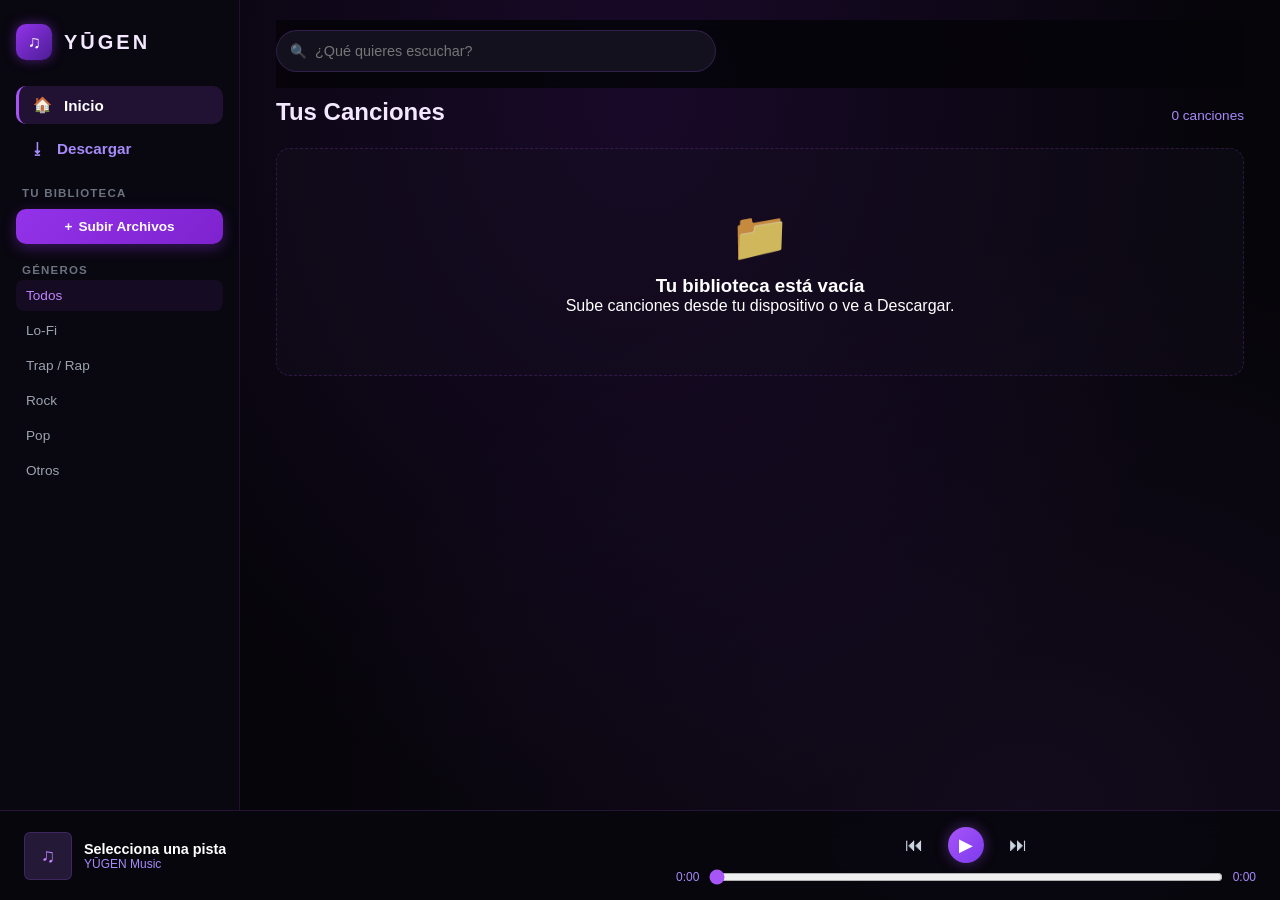
==== index.html @ 6fd387dd "Add files via upload" ====
<!DOCTYPE html>
<html lang="es">
<head>
  <meta charset="UTF-8">
  <meta name="viewport" content="width=device-width, initial-scale=1.0">
  <link rel="stylesheet" href="style.css">
  <title>YŪGEN · Inicio</title>
</head>
<body>

  <!-- Fondo oscuro al abrir el menú en celular -->
  <div class="menu-overlay" id="menuOverlay"></div>

  <div class="app-layout">
    <!-- BARRA LATERAL IZQUIERDA (Desplegable en móvil) -->
    <aside class="sidebar" id="sidebar">
      <div class="sidebar-header">
        <div class="sidebar-brand">
          <div class="brand-badge">♫</div>
          <span class="brand-name">YŪGEN</span>
        </div>
        <!-- Botón cerrar solo visible en celular -->
        <button type="button" class="btn-close-menu" id="btnCloseMenu">✕</button>
      </div>

      <nav class="sidebar-nav">
        <a href="index.html" class="nav-item active">
          <span class="nav-icon">🏠</span>
          <span>Inicio</span>
        </a>
        <a href="carga.html" class="nav-item">
          <span class="nav-icon">⭳</span>
          <span>Descargar</span>
        </a>
      </nav>

      <div class="sidebar-section">
        <p class="sidebar-subtitle">TU BIBLIOTECA</p>
        <input type="file" id="audioPicker" accept="audio/*" multiple style="display: none;" />
        <button type="button" id="btnUpload" class="btn-sidebar-add">
          <span>+</span> Subir Archivos
        </button>
      </div>

      <div class="sidebar-genres">
        <p class="sidebar-subtitle">GÉNEROS</p>
        <button type="button" class="genre-link active" data-genre="Todos">Todos</button>
        <button type="button" class="genre-link" data-genre="Lo-Fi">Lo-Fi</button>
        <button type="button" class="genre-link" data-genre="Trap / Rap">Trap / Rap</button>
        <button type="button" class="genre-link" data-genre="Rock">Rock</button>
        <button type="button" class="genre-link" data-genre="Pop">Pop</button>
        <button type="button" class="genre-link" data-genre="Otros">Otros</button>
      </div>
    </aside>

    <!-- CONTENIDO PRINCIPAL -->
    <main class="main-content">
      <!-- Barra superior con botón hamburguesa y buscador -->
      <header class="top-nav">
        <button type="button" class="btn-menu-toggle" id="btnMenuToggle" aria-label="Abrir Menú">
          ☰
        </button>

        <div class="search-wrapper">
          <span class="search-icon">🔍</span>
          <input type="text" id="localSearchInput" placeholder="¿Qué quieres escuchar?" />
        </div>
      </header>

      <section class="shelf-section">
        <div class="shelf-header">
          <h2 id="sectionTitle">Tus Canciones</h2>
          <span id="trackCount" class="shelf-count">0 canciones</span>
        </div>

        <div id="emptyState" class="empty-shelf" style="display: none;">
          <div class="empty-icon">📁</div>
          <h3>Tu biblioteca está vacía</h3>
          <p>Sube canciones desde tu dispositivo o ve a Descargar.</p>
        </div>

        <div id="songsGrid" class="cards-grid"></div>
      </section>
    </main>
  </div>

  <!-- REPRODUCTOR FIJO INFERIOR -->
  <footer class="bottom-player">
    <div class="current-track-info">
      <div class="mini-cover" id="playerMiniCover">♫</div>
      <div class="track-meta-box">
        <p id="nowPlayingTitle" class="now-title">Selecciona una pista</p>
        <p id="nowPlayingMeta" class="now-sub">YŪGEN Music</p>
      </div>
    </div>

    <div class="player-center">
      <div class="controls">
        <button type="button" class="btn-ctrl" id="prevBtn">⏮</button>
        <button type="button" class="btn-ctrl play" id="playPauseBtn">▶</button>
        <button type="button" class="btn-ctrl" id="nextBtn">⏭</button>
      </div>

      <div class="progress-container">
        <span id="currentTime">0:00</span>
        <input type="range" id="progressBar" min="0" max="100" value="0" />
        <span id="totalDuration">0:00</span>
      </div>
    </div>
  </footer>

  <script src="app.js"></script>
</body>
</html>
---- style.css ----
/* ==========================================
   1. RESET Y BASE
   ========================================== */
* {
  margin: 0;
  padding: 0;
  box-sizing: border-box;
  font-family: 'Segoe UI', -apple-system, BlinkMacSystemFont, Roboto, sans-serif;
  -webkit-tap-highlight-color: transparent;
}

body {
  background-color: #06050a;
  background-image: 
    radial-gradient(ellipse at 50% 10%, rgba(126, 34, 206, 0.16) 0%, transparent 65%),
    radial-gradient(ellipse at 80% 90%, rgba(168, 85, 247, 0.08) 0%, transparent 50%);
  color: #ffffff;
  min-height: 100vh;
  overflow-x: hidden;
}

/* ==========================================
   2. ESTRUCTURA PRINCIPAL (SIDEBAR + MAIN)
   ========================================== */
.app-layout {
  display: flex;
  min-height: calc(100vh - 90px);
}

/* Overlay de oscurecimiento para móvil */
.menu-overlay {
  display: none;
  position: fixed;
  inset: 0;
  background: rgba(0, 0, 0, 0.75);
  backdrop-filter: blur(4px);
  z-index: 140;
}

.menu-overlay.active {
  display: block;
}

/* ==========================================
   3. BARRA LATERAL (SIDEBAR)
   ========================================== */
.sidebar {
  width: 240px;
  background: #090710;
  border-right: 1px solid rgba(168, 85, 247, 0.15);
  display: flex;
  flex-direction: column;
  padding: 24px 16px;
  gap: 20px;
  position: fixed;
  top: 0;
  bottom: 90px;
  left: 0;
  z-index: 100;
  transition: transform 0.3s cubic-bezier(0.16, 1, 0.3, 1);
}

.sidebar-header {
  display: flex;
  align-items: center;
  justify-content: space-between;
  padding-bottom: 6px;
}

.sidebar-brand {
  display: flex;
  align-items: center;
  gap: 12px;
}

.brand-badge {
  width: 36px;
  height: 36px;
  border-radius: 10px;
  background: linear-gradient(135deg, #9333ea, #4c1d95);
  display: flex;
  align-items: center;
  justify-content: center;
  font-size: 1.1rem;
  box-shadow: 0 0 12px rgba(147, 51, 234, 0.5);
}

.brand-name {
  font-size: 1.25rem;
  font-weight: 800;
  letter-spacing: 3px;
  color: #f3e8ff;
}

.btn-close-menu {
  display: none;
  background: transparent;
  border: none;
  color: #9ca3af;
  font-size: 1.4rem;
  cursor: pointer;
  padding: 4px;
}

.btn-close-menu:hover {
  color: #ffffff;
}

.sidebar-nav {
  display: flex;
  flex-direction: column;
  gap: 6px;
}

.nav-item {
  display: flex;
  align-items: center;
  gap: 12px;
  color: #a78bfa;
  text-decoration: none;
  font-size: 0.95rem;
  font-weight: 600;
  padding: 10px 14px;
  border-radius: 10px;
  transition: all 0.2s;
}

.nav-item:hover, .nav-item.active {
  background: rgba(168, 85, 247, 0.15);
  color: #ffffff;
}

.nav-item.active {
  border-left: 3px solid #a855f7;
}

.sidebar-section {
  display: flex;
  flex-direction: column;
  gap: 10px;
}

.sidebar-subtitle {
  font-size: 0.72rem;
  color: #6b7280;
  font-weight: 700;
  letter-spacing: 1.2px;
  padding-left: 6px;
}

.btn-sidebar-add {
  width: 100%;
  background: linear-gradient(135deg, #9333ea 0%, #7e22ce 100%);
  color: #ffffff;
  border: none;
  padding: 10px 14px;
  border-radius: 10px;
  font-size: 0.85rem;
  font-weight: 600;
  cursor: pointer;
  display: flex;
  align-items: center;
  justify-content: center;
  gap: 6px;
  box-shadow: 0 4px 14px rgba(147, 51, 234, 0.35);
  transition: filter 0.2s;
}

.btn-sidebar-add:hover {
  filter: brightness(1.15);
}

.sidebar-genres {
  display: flex;
  flex-direction: column;
  gap: 4px;
  overflow-y: auto;
}

.genre-link {
  background: transparent;
  border: none;
  color: #9ca3af;
  text-align: left;
  padding: 8px 10px;
  border-radius: 8px;
  font-size: 0.85rem;
  cursor: pointer;
  transition: all 0.2s;
}

.genre-link:hover, .genre-link.active {
  color: #c084fc;
  background: rgba(168, 85, 247, 0.08);
}

/* ==========================================
   4. CONTENIDO PRINCIPAL Y BUSCADOR LOCAL
   ========================================== */
.main-content {
  margin-left: 240px;
  flex: 1;
  padding: 20px 36px 120px 36px;
}

.top-nav {
  position: sticky;
  top: 0;
  background: rgba(6, 5, 10, 0.92);
  backdrop-filter: blur(12px);
  padding: 10px 0 16px 0;
  z-index: 40;
  display: flex;
  align-items: center;
  gap: 12px;
}

.btn-menu-toggle {
  display: none;
  background: transparent;
  border: none;
  color: #f3e8ff;
  font-size: 1.6rem;
  cursor: pointer;
  padding: 4px 8px;
  border-radius: 8px;
}

.search-wrapper {
  position: relative;
  max-width: 440px;
  flex: 1;
}

.search-icon {
  position: absolute;
  left: 14px;
  top: 50%;
  transform: translateY(-50%);
  font-size: 0.85rem;
  opacity: 0.6;
}

.search-wrapper input {
  width: 100%;
  height: 42px;
  padding: 0 16px 0 38px;
  background: #14111f;
  border: 1px solid rgba(168, 85, 247, 0.2);
  border-radius: 24px;
  color: #ffffff;
  font-size: 0.9rem;
  outline: none;
  transition: all 0.2s;
}

.search-wrapper input:focus {
  border-color: #a855f7;
  box-shadow: 0 0 14px rgba(168, 85, 247, 0.35);
}

/* ==========================================
   5. CUADRÍCULA ESTILO SPOTIFY (CARDS GRID)
   ========================================== */
.shelf-section {
  margin-top: 10px;
}

.shelf-header {
  display: flex;
  justify-content: space-between;
  align-items: baseline;
  margin-bottom: 22px;
}

.shelf-header h2 {
  font-size: 1.5rem;
  font-weight: 700;
  color: #f3e8ff;
}

.shelf-count {
  font-size: 0.85rem;
  color: #a78bfa;
}

.cards-grid {
  display: grid;
  grid-template-columns: repeat(auto-fill, minmax(170px, 1fr));
  gap: 20px;
}

.music-card {
  background: #120e1c;
  border: 1px solid rgba(168, 85, 247, 0.12);
  border-radius: 12px;
  padding: 14px;
  cursor: pointer;
  transition: all 0.3s cubic-bezier(0.16, 1, 0.3, 1);
  position: relative;
  display: flex;
  flex-direction: column;
}

.music-card:hover {
  background: #1c152c;
  transform: translateY(-6px);
  border-color: rgba(168, 85, 247, 0.35);
  box-shadow: 0 12px 24px rgba(0, 0, 0, 0.6);
}

.music-card.active {
  border-color: #a855f7;
  background: #231938;
}

.card-artwork {
  width: 100%;
  aspect-ratio: 1 / 1;
  border-radius: 8px;
  overflow: hidden;
  background: linear-gradient(135deg, #2d184c 0%, #0d0a14 100%);
  display: flex;
  align-items: center;
  justify-content: center;
  font-size: 2.4rem;
  color: #c084fc;
  position: relative;
  margin-bottom: 12px;
}

.card-play-hover {
  position: absolute;
  bottom: 8px;
  right: 8px;
  width: 40px;
  height: 40px;
  border-radius: 50%;
  background: #a855f7;
  color: #ffffff;
  display: flex;
  align-items: center;
  justify-content: center;
  font-size: 1rem;
  box-shadow: 0 4px 12px rgba(0, 0, 0, 0.5);
  opacity: 0;
  transform: translateY(8px);
  transition: all 0.25s ease;
}

.music-card:hover .card-play-hover,
.music-card.active .card-play-hover {
  opacity: 1;
  transform: translateY(0);
}

.card-title {
  font-size: 0.92rem;
  font-weight: 700;
  color: #ffffff;
  white-space: nowrap;
  overflow: hidden;
  text-overflow: ellipsis;
}

.card-desc {
  font-size: 0.78rem;
  color: #9ca3af;
  margin-top: 4px;
  white-space: nowrap;
  overflow: hidden;
  text-overflow: ellipsis;
}

.empty-shelf {
  text-align: center;
  padding: 60px 20px;
  background: rgba(20, 16, 30, 0.4);
  border: 1px dashed rgba(168, 85, 247, 0.2);
  border-radius: 14px;
}

.empty-icon {
  font-size: 3rem;
  margin-bottom: 10px;
  opacity: 0.8;
}

/* ==========================================
   6. PÁGINA DE DESCARGA (download.html)
   ========================================= */
.dl-container {
  max-width: 760px;
  margin: 10px auto 0 auto;
}

.search-box-large {
  display: flex;
  gap: 10px;
  margin: 24px 0;
}

.search-box-large input {
  flex: 1;
  height: 48px;
  padding: 0 18px;
  background: #14111f;
  border: 1px solid rgba(168, 85, 247, 0.25);
  border-radius: 12px;
  color: #ffffff;
  font-size: 0.95rem;
  outline: none;
  transition: border-color 0.2s;
}

.search-box-large input:focus {
  border-color: #a855f7;
  box-shadow: 0 0 12px rgba(168, 85, 247, 0.35);
}

.search-box-large button {
  padding: 0 24px;
  background: linear-gradient(135deg, #9333ea 0%, #7e22ce 100%);
  border: none;
  border-radius: 12px;
  color: #ffffff;
  font-weight: 700;
  font-size: 0.9rem;
  cursor: pointer;
  box-shadow: 0 4px 14px rgba(147, 51, 234, 0.4);
  transition: filter 0.2s;
}

.search-box-large button:hover {
  filter: brightness(1.15);
}

.download-card {
  background: linear-gradient(145deg, #191328 0%, #0f0c18 100%);
  border: 1px solid rgba(168, 85, 247, 0.3);
  border-radius: 14px;
  padding: 20px;
  display: flex;
  justify-content: space-between;
  align-items: center;
  gap: 16px;
  margin-bottom: 30px;
  box-shadow: 0 10px 25px rgba(0, 0, 0, 0.5);
  animation: fadeIn 0.25s ease-out;
}

@keyframes fadeIn {
  from { opacity: 0; transform: translateY(-6px); }
  to { opacity: 1; transform: translateY(0); }
}

.dl-badge {
  font-size: 10px;
  font-weight: 700;
  color: #c084fc;
  background: rgba(192, 132, 252, 0.12);
  padding: 3px 8px;
  border-radius: 6px;
}

.dl-title {
  font-size: 1.05rem;
  font-weight: 700;
  color: #ffffff;
  margin: 6px 0 2px 0;
  max-width: 380px;
  white-space: nowrap;
  overflow: hidden;
  text-overflow: ellipsis;
}

.dl-status {
  font-size: 0.82rem;
  color: #a78bfa;
}

.dl-actions {
  display: flex;
  align-items: center;
  gap: 8px;
}

.btn-dl-main {
  background: linear-gradient(135deg, #a855f7 0%, #7c3aed 100%);
  border: none;
  color: #ffffff;
  padding: 10px 18px;
  border-radius: 10px;
  font-size: 0.85rem;
  font-weight: 700;
  cursor: pointer;
  box-shadow: 0 4px 12px rgba(124, 58, 237, 0.4);
  transition: all 0.2s;
}

.btn-dl-main:disabled {
  background: #231b34;
  color: #6b7280;
  box-shadow: none;
  cursor: not-allowed;
}

.btn-dl-secondary {
  background: rgba(168, 85, 247, 0.15);
  border: 1px solid rgba(168, 85, 247, 0.35);
  color: #e9d5ff;
  padding: 9px 14px;
  border-radius: 10px;
  font-size: 0.85rem;
  font-weight: 600;
  cursor: pointer;
  transition: all 0.2s;
}

.btn-dl-secondary:hover {
  background: #9333ea;
  color: #ffffff;
}

.btn-dl-close {
  background: transparent;
  border: none;
  color: #6b7280;
  font-size: 1.2rem;
  cursor: pointer;
  padding: 6px;
}

.btn-dl-close:hover {
  color: #ffffff;
}

.dl-instructions {
  display: grid;
  grid-template-columns: 1fr 1fr;
  gap: 16px;
  margin-top: 20px;
}

.info-box {
  display: flex;
  gap: 12px;
  background: rgba(20, 16, 30, 0.5);
  border: 1px solid rgba(168, 85, 247, 0.12);
  border-radius: 12px;
  padding: 16px;
}

.info-icon {
  font-size: 1.4rem;
}

.info-box h4 {
  font-size: 0.92rem;
  color: #f3e8ff;
  margin-bottom: 4px;
}

.info-box p {
  font-size: 0.8rem;
  color: #9ca3af;
  line-height: 1.4;
}

/* ==========================================
   7. REPRODUCTOR FIJO INFERIOR
   ========================================== */
.bottom-player {
  position: fixed;
  bottom: 0;
  left: 0;
  width: 100%;
  height: 90px;
  background: rgba(9, 7, 14, 0.96);
  backdrop-filter: blur(14px);
  border-top: 1px solid rgba(168, 85, 247, 0.18);
  display: flex;
  align-items: center;
  justify-content: space-between;
  padding: 0 24px;
  z-index: 120;
}

.current-track-info {
  display: flex;
  align-items: center;
  gap: 12px;
  width: 240px;
}

.mini-cover {
  width: 48px;
  height: 48px;
  border-radius: 6px;
  background: #241a38;
  display: flex;
  align-items: center;
  justify-content: center;
  color: #c084fc;
  font-size: 1.2rem;
  border: 1px solid rgba(168, 85, 247, 0.2);
}

.now-title {
  font-size: 0.9rem;
  font-weight: 700;
  color: #ffffff;
  white-space: nowrap;
  overflow: hidden;
  text-overflow: ellipsis;
  max-width: 170px;
}

.now-sub {
  font-size: 0.75rem;
  color: #a78bfa;
}

.player-center {
  flex: 1;
  max-width: 580px;
  display: flex;
  flex-direction: column;
  align-items: center;
  gap: 6px;
}

.controls {
  display: flex;
  align-items: center;
  gap: 16px;
}

.btn-ctrl {
  background: transparent;
  border: none;
  color: #cbd5e1;
  font-size: 1.15rem;
  cursor: pointer;
  width: 36px;
  height: 36px;
  display: flex;
  align-items: center;
  justify-content: center;
  border-radius: 50%;
  transition: all 0.2s;
}

.btn-ctrl:hover { color: #c084fc; }

.btn-ctrl.play {
  background: linear-gradient(135deg, #a855f7 0%, #7c3aed 100%);
  color: #ffffff;
  box-shadow: 0 0 14px rgba(168, 85, 247, 0.4);
}

.progress-container {
  width: 100%;
  display: flex;
  align-items: center;
  gap: 10px;
  font-size: 0.75rem;
  color: #a78bfa;
}

#progressBar {
  flex: 1;
  cursor: pointer;
  accent-color: #a855f7;
}

/* ==========================================
   8. ADAPTACIÓN MÓVIL (< 768px)
   ========================================== */
@media (max-width: 768px) {
  .app-layout {
    flex-direction: column;
  }

  /* SIDEBAR: Drawer Desplegable */
  .sidebar {
    position: fixed;
    top: 0;
    left: 0;
    bottom: 0;
    width: 280px;
    height: 100vh;
    background: #0d0a14;
    border-right: 1px solid rgba(168, 85, 247, 0.25);
    box-shadow: 10px 0 30px rgba(0, 0, 0, 0.8);
    z-index: 150;
    transform: translateX(-100%); /* Oculto por defecto */
  }

  .sidebar.open {
    transform: translateX(0); /* Desliza a la vista */
  }

  .btn-close-menu {
    display: block;
  }

  .btn-menu-toggle {
    display: flex;
    align-items: center;
    justify-content: center;
  }

  .main-content {
    margin-left: 0;
    padding: 16px 16px 130px 16px;
  }

  .search-wrapper {
    max-width: none;
  }

  .cards-grid {
    grid-template-columns: repeat(2, 1fr);
    gap: 14px;
  }

  .search-box-large {
    flex-direction: column;
  }

  .search-box-large button {
    height: 44px;
  }

  .download-card {
    flex-direction: column;
    align-items: flex-start;
  }

  .dl-actions {
    width: 100%;
    flex-wrap: wrap;
    justify-content: flex-start;
  }

  .dl-instructions {
    grid-template-columns: 1fr;
  }

  .bottom-player {
    height: 110px;
    flex-direction: column;
    justify-content: center;
    padding: 10px 16px;
    gap: 8px;
  }

  .current-track-info {
    width: 100%;
    justify-content: center;
  }

  .now-title { max-width: 100%; }
}
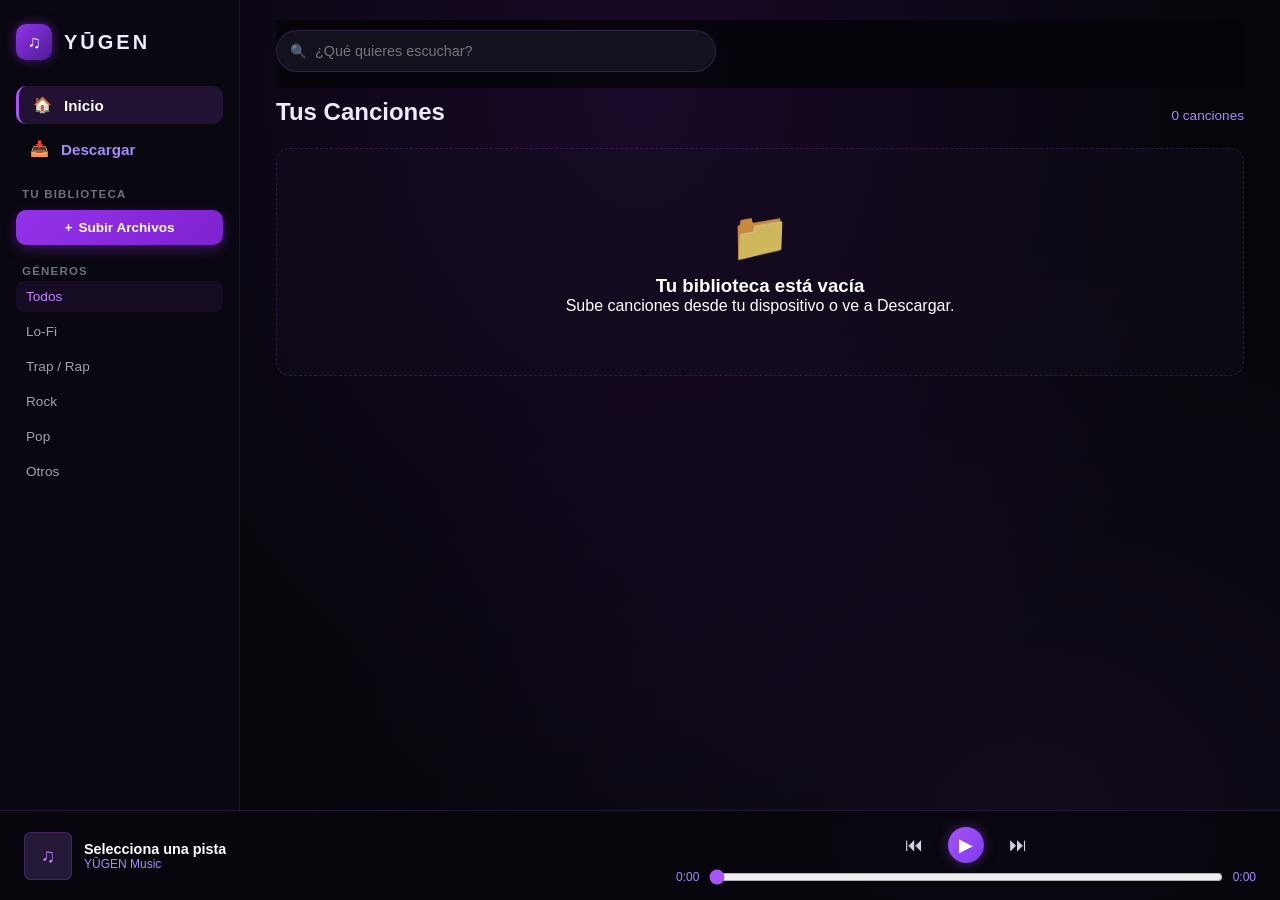
==== commit a78448ed: "Update index.html" ====
--- a/index.html
+++ b/index.html
@@ -29,7 +29,7 @@
           <span>Inicio</span>
         </a>
         <a href="carga.html" class="nav-item">
-          <span class="nav-icon">⭳</span>
+          <span class="nav-icon">📥</span>
           <span>Descargar</span>
         </a>
       </nav>
@@ -111,4 +111,4 @@
 
   <script src="app.js"></script>
 </body>
-</html>+</html>
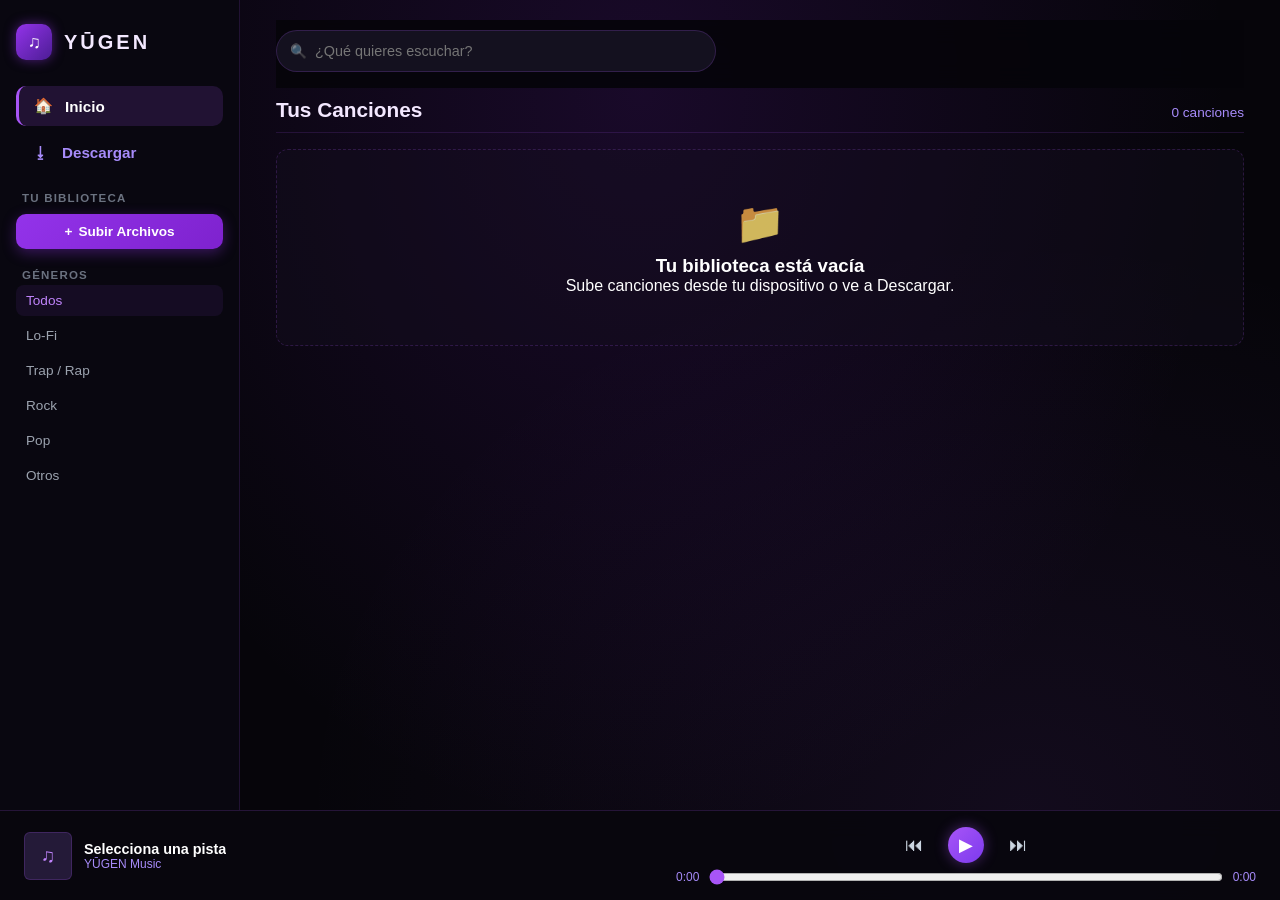
==== commit 84562a60: "Add files via upload" ====
--- a/index.html
+++ b/index.html
@@ -29,7 +29,7 @@
           <span>Inicio</span>
         </a>
         <a href="carga.html" class="nav-item">
-          <span class="nav-icon">📥</span>
+          <span class="nav-icon">⭳</span>
           <span>Descargar</span>
         </a>
       </nav>
@@ -111,4 +111,4 @@
 
   <script src="app.js"></script>
 </body>
-</html>
+</html>
--- a/style.css
+++ b/style.css
@@ -27,7 +27,7 @@
   min-height: calc(100vh - 90px);
 }
 
-/* Overlay de oscurecimiento para móvil */
+/* Fondo oscurecido para el menú en móviles */
 .menu-overlay {
   display: none;
   position: fixed;
@@ -125,6 +125,18 @@
   transition: all 0.2s;
 }
 
+.nav-icon {
+  display: inline-flex;
+  align-items: center;
+  justify-content: center;
+  width: 20px;
+  height: 20px;
+}
+
+.nav-icon svg {
+  display: block;
+}
+
 .nav-item:hover, .nav-item.active {
   background: rgba(168, 85, 247, 0.15);
   color: #ffffff;
@@ -260,7 +272,7 @@
 }
 
 /* ==========================================
-   5. CUADRÍCULA ESTILO SPOTIFY (CARDS GRID)
+   5. LISTA EN BARRITAS (ESTILO SPOTIFY LIST)
    ========================================== */
 .shelf-section {
   margin-top: 10px;
@@ -270,11 +282,13 @@
   display: flex;
   justify-content: space-between;
   align-items: baseline;
-  margin-bottom: 22px;
+  margin-bottom: 16px;
+  border-bottom: 1px solid rgba(168, 85, 247, 0.15);
+  padding-bottom: 10px;
 }
 
 .shelf-header h2 {
-  font-size: 1.5rem;
+  font-size: 1.3rem;
   font-weight: 700;
   color: #f3e8ff;
 }
@@ -284,77 +298,73 @@
   color: #a78bfa;
 }
 
+/* Contenedor vertical de barritas */
 .cards-grid {
-  display: grid;
-  grid-template-columns: repeat(auto-fill, minmax(170px, 1fr));
-  gap: 20px;
-}
-
-.music-card {
-  background: #120e1c;
-  border: 1px solid rgba(168, 85, 247, 0.12);
+  display: flex;
+  flex-direction: column;
+  gap: 10px;
+  width: 100%;
+}
+
+/* Barrita con fondo profundo y sombreado */
+.music-bar {
+  display: flex;
+  align-items: center;
+  justify-content: space-between;
+  padding: 10px 16px;
+  background: linear-gradient(135deg, rgba(28, 18, 48, 0.75) 0%, rgba(13, 10, 22, 0.85) 100%);
+  border: 1px solid rgba(168, 85, 247, 0.22);
   border-radius: 12px;
-  padding: 14px;
-  cursor: pointer;
-  transition: all 0.3s cubic-bezier(0.16, 1, 0.3, 1);
-  position: relative;
+  cursor: pointer;
+  box-shadow: 0 4px 16px rgba(0, 0, 0, 0.35), inset 0 1px 0 rgba(255, 255, 255, 0.05);
+  backdrop-filter: blur(8px);
+  transition: all 0.25s cubic-bezier(0.16, 1, 0.3, 1);
+  user-select: none;
+}
+
+.music-bar:hover, .music-bar:active {
+  background: linear-gradient(135deg, rgba(46, 26, 82, 0.85) 0%, rgba(20, 14, 36, 0.95) 100%);
+  border-color: rgba(168, 85, 247, 0.45);
+  transform: translateX(4px);
+  box-shadow: 0 6px 20px rgba(147, 51, 234, 0.25);
+}
+
+.music-bar.active {
+  background: linear-gradient(90deg, rgba(147, 51, 234, 0.35) 0%, rgba(26, 17, 46, 0.95) 100%);
+  border-color: #a855f7;
+  box-shadow: 0 0 16px rgba(168, 85, 247, 0.3);
+}
+
+/* Parte izquierda: Portada mini + Títulos */
+.music-bar-left {
+  display: flex;
+  align-items: center;
+  gap: 14px;
+  overflow: hidden;
+  flex: 1;
+}
+
+.bar-mini-cover {
+  width: 44px;
+  height: 44px;
+  min-width: 44px;
+  border-radius: 8px;
+  background: linear-gradient(135deg, #7c3aed 0%, #3b0764 100%);
+  display: flex;
+  align-items: center;
+  justify-content: center;
+  font-size: 1.2rem;
+  color: #f3e8ff;
+  box-shadow: 0 4px 10px rgba(0, 0, 0, 0.4);
+}
+
+.bar-texts {
+  overflow: hidden;
   display: flex;
   flex-direction: column;
 }
 
-.music-card:hover {
-  background: #1c152c;
-  transform: translateY(-6px);
-  border-color: rgba(168, 85, 247, 0.35);
-  box-shadow: 0 12px 24px rgba(0, 0, 0, 0.6);
-}
-
-.music-card.active {
-  border-color: #a855f7;
-  background: #231938;
-}
-
-.card-artwork {
-  width: 100%;
-  aspect-ratio: 1 / 1;
-  border-radius: 8px;
-  overflow: hidden;
-  background: linear-gradient(135deg, #2d184c 0%, #0d0a14 100%);
-  display: flex;
-  align-items: center;
-  justify-content: center;
-  font-size: 2.4rem;
-  color: #c084fc;
-  position: relative;
-  margin-bottom: 12px;
-}
-
-.card-play-hover {
-  position: absolute;
-  bottom: 8px;
-  right: 8px;
-  width: 40px;
-  height: 40px;
-  border-radius: 50%;
-  background: #a855f7;
-  color: #ffffff;
-  display: flex;
-  align-items: center;
-  justify-content: center;
-  font-size: 1rem;
-  box-shadow: 0 4px 12px rgba(0, 0, 0, 0.5);
-  opacity: 0;
-  transform: translateY(8px);
-  transition: all 0.25s ease;
-}
-
-.music-card:hover .card-play-hover,
-.music-card.active .card-play-hover {
-  opacity: 1;
-  transform: translateY(0);
-}
-
-.card-title {
+.bar-title {
   font-size: 0.92rem;
   font-weight: 700;
   color: #ffffff;
@@ -363,32 +373,65 @@
   text-overflow: ellipsis;
 }
 
-.card-desc {
-  font-size: 0.78rem;
-  color: #9ca3af;
-  margin-top: 4px;
+.bar-desc {
+  font-size: 0.75rem;
+  color: #c084fc;
+  margin-top: 3px;
   white-space: nowrap;
   overflow: hidden;
   text-overflow: ellipsis;
 }
 
+/* Parte derecha: Botón Play en el extremo derecho */
+.music-bar-right {
+  display: flex;
+  align-items: center;
+  margin-left: auto;
+  padding-left: 12px;
+}
+
+.bar-badge {
+  width: 36px;
+  height: 36px;
+  border-radius: 50%;
+  background: linear-gradient(135deg, #9333ea 0%, #6b21a8 100%);
+  color: #ffffff;
+  display: flex;
+  align-items: center;
+  justify-content: center;
+  font-size: 13px;
+  box-shadow: 0 2px 10px rgba(147, 51, 234, 0.4);
+  transition: transform 0.2s ease, box-shadow 0.2s ease;
+}
+
+.music-bar:hover .bar-badge {
+  transform: scale(1.08);
+  box-shadow: 0 0 14px rgba(168, 85, 247, 0.6);
+}
+
+.music-bar.active .bar-badge {
+  background: linear-gradient(135deg, #c084fc 0%, #9333ea 100%);
+  color: #ffffff;
+  box-shadow: 0 0 16px rgba(192, 132, 252, 0.7);
+}
+
 .empty-shelf {
   text-align: center;
-  padding: 60px 20px;
+  padding: 50px 20px;
   background: rgba(20, 16, 30, 0.4);
   border: 1px dashed rgba(168, 85, 247, 0.2);
-  border-radius: 14px;
+  border-radius: 12px;
 }
 
 .empty-icon {
-  font-size: 3rem;
-  margin-bottom: 10px;
+  font-size: 2.5rem;
+  margin-bottom: 8px;
   opacity: 0.8;
 }
 
 /* ==========================================
    6. PÁGINA DE DESCARGA (download.html)
-   ========================================= */
+   ========================================== */
 .dl-container {
   max-width: 760px;
   margin: 10px auto 0 auto;
@@ -682,7 +725,7 @@
     flex-direction: column;
   }
 
-  /* SIDEBAR: Drawer Desplegable */
+  /* SIDEBAR: Cajón Desplegable */
   .sidebar {
     position: fixed;
     top: 0;
@@ -694,11 +737,11 @@
     border-right: 1px solid rgba(168, 85, 247, 0.25);
     box-shadow: 10px 0 30px rgba(0, 0, 0, 0.8);
     z-index: 150;
-    transform: translateX(-100%); /* Oculto por defecto */
+    transform: translateX(-100%);
   }
 
   .sidebar.open {
-    transform: translateX(0); /* Desliza a la vista */
+    transform: translateX(0);
   }
 
   .btn-close-menu {
@@ -713,18 +756,47 @@
 
   .main-content {
     margin-left: 0;
-    padding: 16px 16px 130px 16px;
+    padding: 12px 14px 130px 14px;
   }
 
   .search-wrapper {
     max-width: none;
   }
 
+  /* Barrita compacta en teléfonos con fondo y botón Play a la derecha */
   .cards-grid {
-    grid-template-columns: repeat(2, 1fr);
-    gap: 14px;
-  }
-
+    gap: 8px;
+  }
+
+  .music-bar {
+    padding: 8px 12px;
+    border-radius: 10px;
+    background: linear-gradient(135deg, rgba(28, 18, 48, 0.8) 0%, rgba(13, 10, 22, 0.9) 100%);
+  }
+
+  .bar-mini-cover {
+    width: 38px;
+    height: 38px;
+    min-width: 38px;
+    font-size: 1rem;
+    border-radius: 6px;
+  }
+
+  .bar-title {
+    font-size: 0.86rem;
+  }
+
+  .bar-desc {
+    font-size: 0.72rem;
+  }
+
+  .bar-badge {
+    width: 30px;
+    height: 30px;
+    font-size: 11px;
+  }
+
+  /* Formularios y acciones en pantalla pequeña */
   .search-box-large {
     flex-direction: column;
   }
@@ -748,12 +820,13 @@
     grid-template-columns: 1fr;
   }
 
+  /* Barra de reproducción inferior en vertical */
   .bottom-player {
-    height: 110px;
+    height: 105px;
     flex-direction: column;
     justify-content: center;
-    padding: 10px 16px;
-    gap: 8px;
+    padding: 8px 14px;
+    gap: 6px;
   }
 
   .current-track-info {
@@ -761,5 +834,22 @@
     justify-content: center;
   }
 
-  .now-title { max-width: 100%; }
+  .mini-cover {
+    width: 38px;
+    height: 38px;
+    font-size: 1rem;
+  }
+
+  .now-title { 
+    max-width: 100%; 
+    font-size: 0.85rem;
+  }
+
+  .now-sub {
+    font-size: 0.7rem;
+  }
+
+  .player-center { 
+    width: 100%; 
+  }
 }
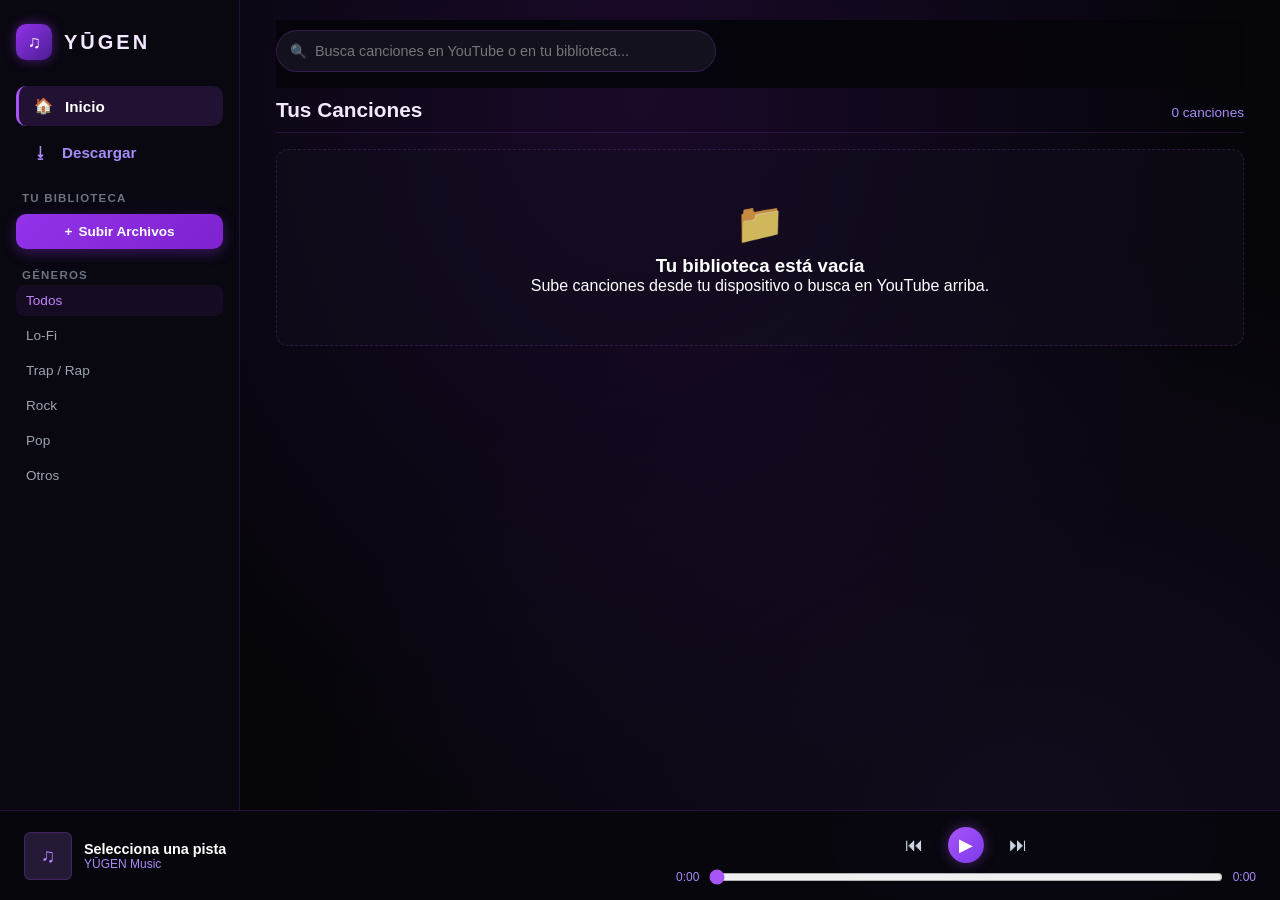
==== commit f11cd93f: "Update index.html" ====
--- a/index.html
+++ b/index.html
@@ -5,6 +5,69 @@
   <meta name="viewport" content="width=device-width, initial-scale=1.0">
   <link rel="stylesheet" href="style.css">
   <title>YŪGEN · Inicio</title>
+  <style>
+    /* Estilos del desplegable de búsqueda de YouTube */
+    .yt-results-dropdown {
+      display: none;
+      position: absolute;
+      top: 52px;
+      left: 0;
+      width: 100%;
+      max-height: 420px;
+      overflow-y: auto;
+      background: #141022;
+      border: 1px solid #2d224b;
+      border-radius: 10px;
+      z-index: 1000;
+      box-shadow: 0 12px 30px rgba(0, 0, 0, 0.7);
+    }
+    .yt-item {
+      display: flex;
+      align-items: center;
+      gap: 12px;
+      padding: 10px 14px;
+      border-bottom: 1px solid #1f1836;
+      cursor: pointer;
+      transition: background 0.2s;
+    }
+    .yt-item:hover {
+      background: #231b40;
+    }
+    .yt-thumb {
+      width: 56px;
+      height: 42px;
+      object-fit: cover;
+      border-radius: 6px;
+    }
+    .yt-info {
+      flex: 1;
+      min-width: 0;
+    }
+    .yt-title {
+      color: #ffffff;
+      font-size: 13px;
+      font-weight: 600;
+      margin: 0;
+      white-space: nowrap;
+      overflow: hidden;
+      text-overflow: ellipsis;
+    }
+    .yt-channel {
+      color: #9d8ec2;
+      font-size: 11px;
+      margin: 3px 0 0 0;
+    }
+    .btn-yt-dl {
+      background: #00f5d4;
+      color: #000;
+      font-weight: 800;
+      font-size: 11px;
+      border: none;
+      border-radius: 6px;
+      padding: 6px 12px;
+      cursor: pointer;
+    }
+  </style>
 </head>
 <body>
 
@@ -12,14 +75,13 @@
   <div class="menu-overlay" id="menuOverlay"></div>
 
   <div class="app-layout">
-    <!-- BARRA LATERAL IZQUIERDA (Desplegable en móvil) -->
+    <!-- BARRA LATERAL IZQUIERDA -->
     <aside class="sidebar" id="sidebar">
       <div class="sidebar-header">
         <div class="sidebar-brand">
           <div class="brand-badge">♫</div>
           <span class="brand-name">YŪGEN</span>
         </div>
-        <!-- Botón cerrar solo visible en celular -->
         <button type="button" class="btn-close-menu" id="btnCloseMenu">✕</button>
       </div>
 
@@ -55,15 +117,18 @@
 
     <!-- CONTENIDO PRINCIPAL -->
     <main class="main-content">
-      <!-- Barra superior con botón hamburguesa y buscador -->
+      <!-- Barra superior con buscador -->
       <header class="top-nav">
         <button type="button" class="btn-menu-toggle" id="btnMenuToggle" aria-label="Abrir Menú">
           ☰
         </button>
 
-        <div class="search-wrapper">
+        <div class="search-wrapper" style="position: relative;">
           <span class="search-icon">🔍</span>
-          <input type="text" id="localSearchInput" placeholder="¿Qué quieres escuchar?" />
+          <input type="text" id="localSearchInput" placeholder="Busca canciones en YouTube o en tu biblioteca..." autocomplete="off" />
+          
+          <!-- Lista desplegable de YouTube -->
+          <div id="ytDropdown" class="yt-results-dropdown"></div>
         </div>
       </header>
 
@@ -76,7 +141,7 @@
         <div id="emptyState" class="empty-shelf" style="display: none;">
           <div class="empty-icon">📁</div>
           <h3>Tu biblioteca está vacía</h3>
-          <p>Sube canciones desde tu dispositivo o ve a Descargar.</p>
+          <p>Sube canciones desde tu dispositivo o busca en YouTube arriba.</p>
         </div>
 
         <div id="songsGrid" class="cards-grid"></div>
@@ -111,4 +176,4 @@
 
   <script src="app.js"></script>
 </body>
-</html>+</html>
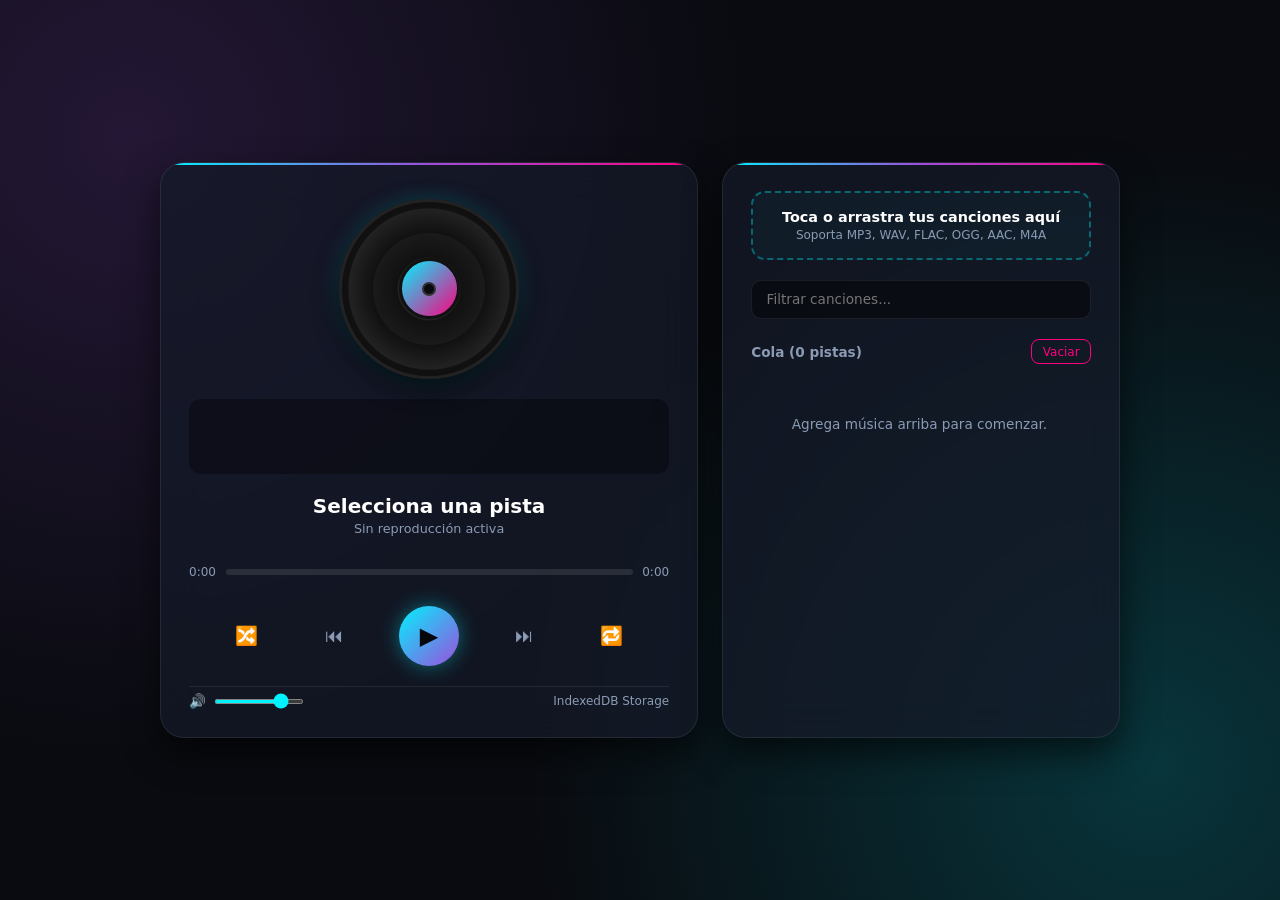
==== commit b7a36a04: "Update index.html" ====
--- a/index.html
+++ b/index.html
@@ -2,178 +2,1014 @@
 <html lang="es">
 <head>
   <meta charset="UTF-8">
-  <meta name="viewport" content="width=device-width, initial-scale=1.0">
-  <link rel="stylesheet" href="style.css">
-  <title>YŪGEN · Inicio</title>
+  <meta name="viewport" content="width=device-width, initial-scale=1.0, maximum-scale=1.0, user-scalable=no">
+  <title>CyberSound - Reproductor Local Persistente</title>
   <style>
-    /* Estilos del desplegable de búsqueda de YouTube */
-    .yt-results-dropdown {
-      display: none;
+    :root {
+      --bg: #090b10;
+      --card-bg: rgba(20, 26, 40, 0.75);
+      --border: rgba(255, 255, 255, 0.08);
+      --accent-cyan: #00f2fe;
+      --accent-purple: #9d4edd;
+      --accent-pink: #ff007f;
+      --text: #ffffff;
+      --text-muted: #8b9bb4;
+      --panel-blur: blur(20px);
+      --touch-size: 44px;
+    }
+
+    * {
+      box-sizing: border-box;
+      margin: 0;
+      padding: 0;
+      font-family: 'Segoe UI', system-ui, -apple-system, sans-serif;
+      -webkit-tap-highlight-color: transparent;
+    }
+
+    body {
+      background-color: var(--bg);
+      background-image: 
+        radial-gradient(circle at 10% 15%, rgba(157, 78, 221, 0.18) 0%, transparent 45%),
+        radial-gradient(circle at 90% 85%, rgba(0, 242, 254, 0.18) 0%, transparent 45%);
+      color: var(--text);
+      min-height: 100vh;
+      display: flex;
+      justify-content: center;
+      align-items: center;
+      padding: 0.75rem;
+    }
+
+    .app-container {
+      width: 100%;
+      max-width: 960px;
+      display: grid;
+      grid-template-columns: 1fr;
+      gap: 1rem;
+      margin: auto;
+    }
+
+    @media (min-width: 820px) {
+      body {
+        padding: 1.5rem;
+      }
+      .app-container {
+        grid-template-columns: 1.15fr 0.85fr;
+        gap: 1.5rem;
+      }
+    }
+
+    .card {
+      background: var(--card-bg);
+      backdrop-filter: var(--panel-blur);
+      -webkit-backdrop-filter: var(--panel-blur);
+      border: 1px solid var(--border);
+      border-radius: 20px;
+      padding: 1.25rem;
+      box-shadow: 0 15px 35px rgba(0, 0, 0, 0.6);
+      display: flex;
+      flex-direction: column;
+      gap: 1rem;
+      position: relative;
+      overflow: hidden;
+    }
+
+    @media (min-width: 600px) {
+      .card {
+        border-radius: 24px;
+        padding: 1.75rem;
+        gap: 1.25rem;
+      }
+    }
+
+    .card::before {
+      content: '';
       position: absolute;
-      top: 52px;
+      top: 0;
       left: 0;
+      right: 0;
+      height: 2px;
+      background: linear-gradient(90deg, var(--accent-cyan), var(--accent-purple), var(--accent-pink));
+    }
+
+    /* VINILO Y VISUALIZADOR RESPONSIVOS */
+    .visualizer-stage {
+      display: flex;
+      flex-direction: column;
+      align-items: center;
+      justify-content: center;
+      gap: 0.75rem;
       width: 100%;
-      max-height: 420px;
-      overflow-y: auto;
-      background: #141022;
-      border: 1px solid #2d224b;
-      border-radius: 10px;
-      z-index: 1000;
-      box-shadow: 0 12px 30px rgba(0, 0, 0, 0.7);
-    }
-    .yt-item {
-      display: flex;
-      align-items: center;
-      gap: 12px;
-      padding: 10px 14px;
-      border-bottom: 1px solid #1f1836;
-      cursor: pointer;
-      transition: background 0.2s;
-    }
-    .yt-item:hover {
-      background: #231b40;
-    }
-    .yt-thumb {
-      width: 56px;
-      height: 42px;
-      object-fit: cover;
-      border-radius: 6px;
-    }
-    .yt-info {
-      flex: 1;
-      min-width: 0;
-    }
-    .yt-title {
-      color: #ffffff;
-      font-size: 13px;
-      font-weight: 600;
-      margin: 0;
+    }
+
+    .vinyl-wrapper {
+      position: relative;
+      width: 130px;
+      height: 130px;
+      margin: 0.25rem auto;
+      transition: width 0.3s, height 0.3s;
+    }
+
+    @media (min-width: 600px) {
+      .vinyl-wrapper {
+        width: 180px;
+        height: 180px;
+        margin: 0.5rem auto;
+      }
+    }
+
+    .vinyl {
+      width: 100%;
+      height: 100%;
+      border-radius: 50%;
+      background: radial-gradient(circle, #222 25%, #111 26%, #1a1a1a 45%, #111 46%, #222 65%, #111 66%, #050505 100%);
+      box-shadow: 0 8px 25px rgba(0, 0, 0, 0.8), 0 0 20px rgba(0, 242, 254, 0.25);
+      border: 3px solid #222;
+      display: flex;
+      align-items: center;
+      justify-content: center;
+      animation: rotateVinyl 8s linear infinite;
+      animation-play-state: paused;
+    }
+
+    .vinyl.spinning {
+      animation-play-state: running;
+    }
+
+    .vinyl-label {
+      width: 35%;
+      height: 35%;
+      border-radius: 50%;
+      background: linear-gradient(135deg, var(--accent-cyan), var(--accent-pink));
+      display: flex;
+      align-items: center;
+      justify-content: center;
+      position: relative;
+      border: 3px solid #111;
+    }
+
+    .vinyl-label::after {
+      content: '';
+      width: 10px;
+      height: 10px;
+      background: #090b10;
+      border-radius: 50%;
+      border: 2px solid #333;
+    }
+
+    @keyframes rotateVinyl {
+      from { transform: rotate(0deg); }
+      to { transform: rotate(360deg); }
+    }
+
+    canvas {
+      width: 100%;
+      height: 65px;
+      border-radius: 12px;
+      background: rgba(0, 0, 0, 0.35);
+      display: block;
+    }
+
+    @media (min-width: 600px) {
+      canvas {
+        height: 75px;
+      }
+    }
+
+    /* INFORMACIÓN DE PISTA */
+    .track-meta {
+      text-align: center;
+      min-height: 44px;
+    }
+
+    .track-title {
+      font-size: 1.1rem;
+      font-weight: 700;
       white-space: nowrap;
       overflow: hidden;
       text-overflow: ellipsis;
-    }
-    .yt-channel {
-      color: #9d8ec2;
-      font-size: 11px;
-      margin: 3px 0 0 0;
-    }
-    .btn-yt-dl {
-      background: #00f5d4;
-      color: #000;
-      font-weight: 800;
-      font-size: 11px;
+      color: #fff;
+    }
+
+    @media (min-width: 600px) {
+      .track-title {
+        font-size: 1.25rem;
+      }
+    }
+
+    .track-subtitle {
+      font-size: 0.8rem;
+      color: var(--text-muted);
+      margin-top: 0.2rem;
+    }
+
+    /* BARRA DE PROGRESO TÁCTIL */
+    .time-rail-box {
+      display: flex;
+      align-items: center;
+      gap: 0.6rem;
+      font-size: 0.75rem;
+      color: var(--text-muted);
+      user-select: none;
+    }
+
+    .rail-hitbox {
+      flex: 1;
+      height: 28px;
+      display: flex;
+      align-items: center;
+      cursor: pointer;
+      touch-action: none;
+    }
+
+    .rail {
+      width: 100%;
+      height: 6px;
+      background: rgba(255, 255, 255, 0.1);
+      border-radius: 10px;
+      position: relative;
+      overflow: hidden;
+    }
+
+    .rail-fill {
+      height: 100%;
+      background: linear-gradient(90deg, var(--accent-cyan), var(--accent-purple));
+      border-radius: 10px;
+      width: 0%;
+      pointer-events: none;
+    }
+
+    /* BOTONES */
+    .controls {
+      display: flex;
+      justify-content: space-evenly;
+      align-items: center;
+      gap: 0.5rem;
+    }
+
+    button {
+      background: none;
       border: none;
-      border-radius: 6px;
-      padding: 6px 12px;
+      color: var(--text);
       cursor: pointer;
+      display: inline-flex;
+      align-items: center;
+      justify-content: center;
+      border-radius: 50%;
+      touch-action: manipulation;
+      transition: transform 0.15s ease, color 0.15s ease;
+    }
+
+    button:active {
+      transform: scale(0.92);
+    }
+
+    .btn-main {
+      width: 54px;
+      height: 54px;
+      background: linear-gradient(135deg, var(--accent-cyan), var(--accent-purple));
+      color: #05070d;
+      font-size: 1.35rem;
+      box-shadow: 0 0 20px rgba(0, 242, 254, 0.4);
+    }
+
+    @media (min-width: 600px) {
+      .btn-main {
+        width: 60px;
+        height: 60px;
+        font-size: 1.5rem;
+      }
+      .btn-main:hover {
+        transform: scale(1.08);
+        box-shadow: 0 0 30px rgba(0, 242, 254, 0.7);
+        color: #000;
+      }
+      button:hover {
+        color: var(--accent-cyan);
+      }
+    }
+
+    .btn-sub {
+      width: var(--touch-size);
+      height: var(--touch-size);
+      font-size: 1.15rem;
+      color: var(--text-muted);
+    }
+
+    .btn-sub.active {
+      color: var(--accent-cyan);
+      text-shadow: 0 0 10px var(--accent-cyan);
+    }
+
+    /* VOLUMEN */
+    .bottom-bar {
+      display: flex;
+      justify-content: space-between;
+      align-items: center;
+      padding-top: 0.4rem;
+      border-top: 1px solid var(--border);
+    }
+
+    .vol-ctrl {
+      display: flex;
+      align-items: center;
+      gap: 0.5rem;
+      font-size: 0.85rem;
+    }
+
+    input[type="range"] {
+      accent-color: var(--accent-cyan);
+      cursor: pointer;
+      width: 90px;
+      height: 5px;
+    }
+
+    /* DROPZONE Y LISTA */
+    .dropzone {
+      border: 2px dashed rgba(0, 242, 254, 0.35);
+      border-radius: 14px;
+      padding: 1rem;
+      text-align: center;
+      cursor: pointer;
+      background: rgba(0, 242, 254, 0.03);
+      transition: all 0.2s;
+    }
+
+    .dropzone:hover, .dropzone.active {
+      border-color: var(--accent-cyan);
+      background: rgba(0, 242, 254, 0.08);
+    }
+
+    .dropzone h4 {
+      font-size: 0.9rem;
+      color: #fff;
+    }
+
+    .dropzone p {
+      font-size: 0.75rem;
+      color: var(--text-muted);
+      margin-top: 0.2rem;
+    }
+
+    input[type="file"] {
+      display: none;
+    }
+
+    .search-input {
+      background: rgba(0, 0, 0, 0.45);
+      border: 1px solid var(--border);
+      color: #fff;
+      padding: 0.65rem 0.9rem;
+      border-radius: 10px;
+      font-size: 0.85rem;
+      outline: none;
+    }
+
+    .search-input:focus {
+      border-color: var(--accent-cyan);
+    }
+
+    .playlist-head {
+      display: flex;
+      justify-content: space-between;
+      align-items: center;
+    }
+
+    .playlist-head span {
+      font-size: 0.85rem;
+      font-weight: 600;
+      color: var(--text-muted);
+    }
+
+    .clear-btn {
+      font-size: 0.75rem;
+      color: var(--accent-pink);
+      border: 1px solid var(--accent-pink);
+      padding: 0.3rem 0.65rem;
+      border-radius: 8px;
+    }
+
+    .clear-btn:active {
+      background: var(--accent-pink);
+      color: #fff;
+    }
+
+    .track-list {
+      list-style: none;
+      overflow-y: auto;
+      max-height: 250px;
+      display: flex;
+      flex-direction: column;
+      gap: 0.4rem;
+      -webkit-overflow-scrolling: touch;
+      padding-right: 0.2rem;
+    }
+
+    @media (min-width: 820px) {
+      .track-list {
+        max-height: 280px;
+      }
+    }
+
+    .track-list::-webkit-scrollbar {
+      width: 5px;
+    }
+    .track-list::-webkit-scrollbar-thumb {
+      background: var(--border);
+      border-radius: 4px;
+    }
+
+    .track-item {
+      display: flex;
+      align-items: center;
+      justify-content: space-between;
+      min-height: var(--touch-size);
+      padding: 0.4rem 0.75rem;
+      border-radius: 10px;
+      background: rgba(255, 255, 255, 0.03);
+      cursor: pointer;
+      font-size: 0.85rem;
+      transition: background 0.15s;
+    }
+
+    .track-item.playing {
+      background: linear-gradient(90deg, rgba(0, 242, 254, 0.15), rgba(157, 78, 221, 0.15));
+      border-left: 3px solid var(--accent-cyan);
+      color: var(--accent-cyan);
+    }
+
+    .track-name-box {
+      display: flex;
+      align-items: center;
+      gap: 0.5rem;
+      overflow: hidden;
+      white-space: nowrap;
+      text-overflow: ellipsis;
+      flex: 1;
+    }
+
+    .del-btn {
+      color: var(--text-muted);
+      width: var(--touch-size);
+      height: var(--touch-size);
+      font-size: 0.9rem;
+    }
+
+    .del-btn:hover, .del-btn:active {
+      color: var(--accent-pink);
+    }
+
+    .empty-msg {
+      text-align: center;
+      color: var(--text-muted);
+      font-size: 0.85rem;
+      padding: 2rem 0;
     }
   </style>
 </head>
 <body>
 
-  <!-- Fondo oscuro al abrir el menú en celular -->
-  <div class="menu-overlay" id="menuOverlay"></div>
-
-  <div class="app-layout">
-    <!-- BARRA LATERAL IZQUIERDA -->
-    <aside class="sidebar" id="sidebar">
-      <div class="sidebar-header">
-        <div class="sidebar-brand">
-          <div class="brand-badge">♫</div>
-          <span class="brand-name">YŪGEN</span>
+  <div class="app-container">
+    <!-- PANEL PRINCIPAL (REPRODUCTOR + ESPECTRO) -->
+    <div class="card">
+      <div class="visualizer-stage">
+        <div class="vinyl-wrapper">
+          <div class="vinyl" id="vinyl">
+            <div class="vinyl-label"></div>
+          </div>
         </div>
-        <button type="button" class="btn-close-menu" id="btnCloseMenu">✕</button>
+        <canvas id="visualizerCanvas"></canvas>
       </div>
 
-      <nav class="sidebar-nav">
-        <a href="index.html" class="nav-item active">
-          <span class="nav-icon">🏠</span>
-          <span>Inicio</span>
-        </a>
-        <a href="carga.html" class="nav-item">
-          <span class="nav-icon">⭳</span>
-          <span>Descargar</span>
-        </a>
-      </nav>
-
-      <div class="sidebar-section">
-        <p class="sidebar-subtitle">TU BIBLIOTECA</p>
-        <input type="file" id="audioPicker" accept="audio/*" multiple style="display: none;" />
-        <button type="button" id="btnUpload" class="btn-sidebar-add">
-          <span>+</span> Subir Archivos
-        </button>
+      <div class="track-meta">
+        <div class="track-title" id="trackTitle">Selecciona una pista</div>
+        <div class="track-subtitle" id="trackSubtitle">Sin reproducción activa</div>
       </div>
 
-      <div class="sidebar-genres">
-        <p class="sidebar-subtitle">GÉNEROS</p>
-        <button type="button" class="genre-link active" data-genre="Todos">Todos</button>
-        <button type="button" class="genre-link" data-genre="Lo-Fi">Lo-Fi</button>
-        <button type="button" class="genre-link" data-genre="Trap / Rap">Trap / Rap</button>
-        <button type="button" class="genre-link" data-genre="Rock">Rock</button>
-        <button type="button" class="genre-link" data-genre="Pop">Pop</button>
-        <button type="button" class="genre-link" data-genre="Otros">Otros</button>
+      <div class="time-rail-box">
+        <span id="currentTime">0:00</span>
+        <div class="rail-hitbox" id="railHitbox">
+          <div class="rail">
+            <div class="rail-fill" id="railFill"></div>
+          </div>
+        </div>
+        <span id="duration">0:00</span>
       </div>
-    </aside>
-
-    <!-- CONTENIDO PRINCIPAL -->
-    <main class="main-content">
-      <!-- Barra superior con buscador -->
-      <header class="top-nav">
-        <button type="button" class="btn-menu-toggle" id="btnMenuToggle" aria-label="Abrir Menú">
-          ☰
-        </button>
-
-        <div class="search-wrapper" style="position: relative;">
-          <span class="search-icon">🔍</span>
-          <input type="text" id="localSearchInput" placeholder="Busca canciones en YouTube o en tu biblioteca..." autocomplete="off" />
-          
-          <!-- Lista desplegable de YouTube -->
-          <div id="ytDropdown" class="yt-results-dropdown"></div>
+
+      <div class="controls">
+        <button class="btn-sub" id="shuffleBtn" title="Aleatorio">🔀</button>
+        <button class="btn-sub" id="prevBtn" title="Anterior">⏮</button>
+        <button class="btn-main" id="playBtn" title="Reproducir">▶</button>
+        <button class="btn-sub" id="nextBtn" title="Siguiente">⏭</button>
+        <button class="btn-sub" id="loopBtn" title="Repetir">🔁</button>
+      </div>
+
+      <div class="bottom-bar">
+        <div class="vol-ctrl">
+          <span id="volIcon" style="cursor: pointer; user-select: none;">🔊</span>
+          <input type="range" id="volumeSlider" min="0" max="1" step="0.01" value="0.8">
         </div>
-      </header>
-
-      <section class="shelf-section">
-        <div class="shelf-header">
-          <h2 id="sectionTitle">Tus Canciones</h2>
-          <span id="trackCount" class="shelf-count">0 canciones</span>
-        </div>
-
-        <div id="emptyState" class="empty-shelf" style="display: none;">
-          <div class="empty-icon">📁</div>
-          <h3>Tu biblioteca está vacía</h3>
-          <p>Sube canciones desde tu dispositivo o busca en YouTube arriba.</p>
-        </div>
-
-        <div id="songsGrid" class="cards-grid"></div>
-      </section>
-    </main>
-  </div>
-
-  <!-- REPRODUCTOR FIJO INFERIOR -->
-  <footer class="bottom-player">
-    <div class="current-track-info">
-      <div class="mini-cover" id="playerMiniCover">♫</div>
-      <div class="track-meta-box">
-        <p id="nowPlayingTitle" class="now-title">Selecciona una pista</p>
-        <p id="nowPlayingMeta" class="now-sub">YŪGEN Music</p>
+        <span style="font-size: 0.75rem; color: var(--text-muted);">IndexedDB Storage</span>
       </div>
     </div>
 
-    <div class="player-center">
-      <div class="controls">
-        <button type="button" class="btn-ctrl" id="prevBtn">⏮</button>
-        <button type="button" class="btn-ctrl play" id="playPauseBtn">▶</button>
-        <button type="button" class="btn-ctrl" id="nextBtn">⏭</button>
+    <!-- PANEL DERECHO (IMPORTACIÓN Y COLA) -->
+    <div class="card">
+      <div class="dropzone" id="dropzone">
+        <h4>Toca o arrastra tus canciones aquí</h4>
+        <p>Soporta MP3, WAV, FLAC, OGG, AAC, M4A</p>
+        <input type="file" id="fileInput" multiple accept="audio/*">
       </div>
 
-      <div class="progress-container">
-        <span id="currentTime">0:00</span>
-        <input type="range" id="progressBar" min="0" max="100" value="0" />
-        <span id="totalDuration">0:00</span>
+      <input type="text" class="search-input" id="searchInput" placeholder="Filtrar canciones...">
+
+      <div class="playlist-head">
+        <span id="queueInfo">Cola (0 pistas)</span>
+        <button class="clear-btn" id="clearBtn">Vaciar</button>
       </div>
+
+      <ul class="track-list" id="trackList">
+        <li class="empty-msg">Agrega música arriba para comenzar.</li>
+      </ul>
     </div>
-  </footer>
-
-  <script src="app.js"></script>
+  </div>
+
+  <audio id="audioEl" crossorigin="anonymous" playsinline></audio>
+
+  <script>
+    /* ==========================================================
+       1. BASE DE DATOS LOCAL (INDEXEDDB)
+       ========================================================== */
+    const DB_NAME = "CyberSoundDB";
+    const STORE_NAME = "audioTracks";
+
+    function openDatabase() {
+      return new Promise((resolve, reject) => {
+        const req = indexedDB.open(DB_NAME, 1);
+        req.onupgradeneeded = (e) => {
+          const db = e.target.result;
+          if (!db.objectStoreNames.contains(STORE_NAME)) {
+            db.createObjectStore(STORE_NAME, { keyPath: "id", autoIncrement: true });
+          }
+        };
+        req.onsuccess = () => resolve(req.result);
+        req.onerror = () => reject(req.error);
+      });
+    }
+
+    async function dbSaveTrack(file) {
+      const db = await openDatabase();
+      return new Promise((resolve, reject) => {
+        const tx = db.transaction(STORE_NAME, "readwrite");
+        const store = tx.objectStore(STORE_NAME);
+        const record = {
+          name: file.name.replace(/\.[^/.]+$/, ""),
+          blob: file, // Se guarda el binario permanente
+          createdAt: Date.now()
+        };
+        const req = store.add(record);
+        req.onsuccess = () => {
+          record.id = req.result;
+          resolve(record);
+        };
+        req.onerror = () => reject(req.error);
+      });
+    }
+
+    async function dbGetAllTracks() {
+      const db = await openDatabase();
+      return new Promise((resolve, reject) => {
+        const tx = db.transaction(STORE_NAME, "readonly");
+        const store = tx.objectStore(STORE_NAME);
+        const req = store.getAll();
+        req.onsuccess = () => resolve(req.result);
+        req.onerror = () => reject(req.error);
+      });
+    }
+
+    async function dbDeleteTrack(id) {
+      const db = await openDatabase();
+      return new Promise((resolve, reject) => {
+        const tx = db.transaction(STORE_NAME, "readwrite");
+        const store = tx.objectStore(STORE_NAME);
+        const req = store.delete(id);
+        req.onsuccess = () => resolve();
+        req.onerror = () => reject(req.error);
+      });
+    }
+
+    async function dbClearAll() {
+      const db = await openDatabase();
+      return new Promise((resolve, reject) => {
+        const tx = db.transaction(STORE_NAME, "readwrite");
+        const store = tx.objectStore(STORE_NAME);
+        const req = store.clear();
+        req.onsuccess = () => resolve();
+        req.onerror = () => reject(req.error);
+      });
+    }
+
+    /* ==========================================================
+       2. ESTADO DEL REPRODUCTOR
+       ========================================================== */
+    let playlist = []; // { id, name, blob, objectUrl }
+    let currentIndex = -1;
+    let isShuffle = false;
+    let loopMode = 0; // 0: None, 1: Loop All, 2: Loop One
+
+    // AUDIO API
+    let audioCtx = null;
+    let analyser = null;
+    let sourceNode = null;
+    let isAudioCtxInit = false;
+
+    // DOM
+    const audio = document.getElementById("audioEl");
+    const vinyl = document.getElementById("vinyl");
+    const canvas = document.getElementById("visualizerCanvas");
+    const ctx = canvas.getContext("2d");
+    const playBtn = document.getElementById("playBtn");
+    const prevBtn = document.getElementById("prevBtn");
+    const nextBtn = document.getElementById("nextBtn");
+    const shuffleBtn = document.getElementById("shuffleBtn");
+    const loopBtn = document.getElementById("loopBtn");
+    const volumeSlider = document.getElementById("volumeSlider");
+    const volIcon = document.getElementById("volIcon");
+    const railHitbox = document.getElementById("railHitbox");
+    const railFill = document.getElementById("railFill");
+    const currentTimeEl = document.getElementById("currentTime");
+    const durationEl = document.getElementById("duration");
+    const trackTitle = document.getElementById("trackTitle");
+    const trackSubtitle = document.getElementById("trackSubtitle");
+    const dropzone = document.getElementById("dropzone");
+    const fileInput = document.getElementById("fileInput");
+    const trackList = document.getElementById("trackList");
+    const queueInfo = document.getElementById("queueInfo");
+    const clearBtn = document.getElementById("clearBtn");
+    const searchInput = document.getElementById("searchInput");
+
+    // CANVAS RESPONSIVO
+    function resizeCanvas() {
+      const rect = canvas.getBoundingClientRect();
+      canvas.width = rect.width || canvas.parentElement.clientWidth;
+      canvas.height = window.innerWidth < 600 ? 65 : 75;
+    }
+    window.addEventListener("resize", resizeCanvas);
+    window.addEventListener("DOMContentLoaded", resizeCanvas);
+
+    // INICIALIZACIÓN AUDIO API (VISUALIZADOR)
+    function initWebAudio() {
+      if (isAudioCtxInit) return;
+      audioCtx = new (window.AudioContext || window.webkitAudioContext)();
+      analyser = audioCtx.createAnalyser();
+      analyser.fftSize = 128;
+
+      sourceNode = audioCtx.createMediaElementSource(audio);
+      sourceNode.connect(analyser);
+      analyser.connect(audioCtx.destination);
+
+      isAudioCtxInit = true;
+      renderSpectrum();
+    }
+
+    // ESPECTRO DE LÍNEAS/BARRAS EN TIEMPO REAL
+    function renderSpectrum() {
+      requestAnimationFrame(renderSpectrum);
+      const bufferLength = analyser.frequencyBinCount;
+      const dataArray = new Uint8Array(bufferLength);
+      analyser.getByteFrequencyData(dataArray);
+
+      ctx.clearRect(0, 0, canvas.width, canvas.height);
+
+      const barWidth = (canvas.width / bufferLength) * 1.5;
+      let x = 0;
+
+      for (let i = 0; i < bufferLength; i++) {
+        const barHeight = (dataArray[i] / 255) * canvas.height;
+        const grad = ctx.createLinearGradient(0, canvas.height, 0, 0);
+        grad.addColorStop(0, '#00f2fe');
+        grad.addColorStop(0.5, '#9d4edd');
+        grad.addColorStop(1, '#ff007f');
+
+        ctx.fillStyle = grad;
+        ctx.fillRect(x, canvas.height - barHeight, barWidth - 2, barHeight);
+        x += barWidth;
+      }
+    }
+
+    // PANTALLA DE BLOQUEO / MEDIA SESSION (MÓVIL)
+    function syncMediaSession(track) {
+      if ('mediaSession' in navigator) {
+        navigator.mediaSession.metadata = new MediaMetadata({
+          title: track.name,
+          artist: 'CyberSound Local',
+          album: 'Mi Biblioteca'
+        });
+        navigator.mediaSession.setActionHandler('play', togglePlay);
+        navigator.mediaSession.setActionHandler('pause', togglePlay);
+        navigator.mediaSession.setActionHandler('previoustrack', prevTrack);
+        navigator.mediaSession.setActionHandler('nexttrack', nextTrack);
+      }
+    }
+
+    // CARGA DE PISTA
+    function loadTrack(index, autoPlay = true) {
+      if (index < 0 || index >= playlist.length) return;
+      currentIndex = index;
+      const track = playlist[currentIndex];
+
+      if (track.objectUrl) URL.revokeObjectURL(track.objectUrl);
+      track.objectUrl = URL.createObjectURL(track.blob);
+
+      audio.src = track.objectUrl;
+      trackTitle.textContent = track.name;
+      trackSubtitle.textContent = "Almacenado localmente";
+
+      renderPlaylist();
+      syncMediaSession(track);
+
+      if (autoPlay) {
+        initWebAudio();
+        if (audioCtx && audioCtx.state === "suspended") audioCtx.resume();
+        audio.play().catch(() => {});
+      }
+    }
+
+    function togglePlay() {
+      if (playlist.length === 0) return;
+      if (currentIndex === -1) {
+        loadTrack(0);
+        return;
+      }
+      initWebAudio();
+      if (audioCtx && audioCtx.state === "suspended") audioCtx.resume();
+
+      if (audio.paused) {
+        audio.play();
+      } else {
+        audio.pause();
+      }
+    }
+
+    function nextTrack() {
+      if (playlist.length === 0) return;
+      if (isShuffle && playlist.length > 1) {
+        let rand;
+        do {
+          rand = Math.floor(Math.random() * playlist.length);
+        } while (rand === currentIndex);
+        loadTrack(rand);
+        return;
+      }
+      let next = currentIndex + 1;
+      if (next >= playlist.length) {
+        if (loopMode === 1) next = 0;
+        else return;
+      }
+      loadTrack(next);
+    }
+
+    function prevTrack() {
+      if (playlist.length === 0) return;
+      if (audio.currentTime > 3) {
+        audio.currentTime = 0;
+        return;
+      }
+      let prev = currentIndex - 1;
+      if (prev < 0) {
+        prev = loopMode === 1 ? playlist.length - 1 : 0;
+      }
+      loadTrack(prev);
+    }
+
+    function formatTime(sec) {
+      if (isNaN(sec)) return "0:00";
+      const m = Math.floor(sec / 60);
+      const s = Math.floor(sec % 60);
+      return `${m}:${s < 10 ? '0' : ''}${s}`;
+    }
+
+    function renderPlaylist() {
+      trackList.innerHTML = "";
+      queueInfo.textContent = `Cola (${playlist.length} pistas)`;
+
+      if (playlist.length === 0) {
+        trackList.innerHTML = `<li class="empty-msg">Agrega música arriba para comenzar.</li>`;
+        trackTitle.textContent = "Selecciona una pista";
+        trackSubtitle.textContent = "Sin reproducción activa";
+        vinyl.classList.remove("spinning");
+        playBtn.textContent = "▶";
+        return;
+      }
+
+      const filter = searchInput.value.toLowerCase();
+
+      playlist.forEach((track, idx) => {
+        if (filter && !track.name.toLowerCase().includes(filter)) return;
+
+        const li = document.createElement("li");
+        li.className = `track-item ${idx === currentIndex ? 'playing' : ''}`;
+
+        const nameBox = document.createElement("div");
+        nameBox.className = "track-name-box";
+        nameBox.innerHTML = `<span>${idx + 1}.</span> <span>${track.name}</span>`;
+        nameBox.onclick = () => loadTrack(idx);
+
+        const delBtn = document.createElement("button");
+        delBtn.className = "del-btn";
+        delBtn.innerHTML = "✕";
+        delBtn.onclick = async (e) => {
+          e.stopPropagation();
+          await removeTrack(idx);
+        };
+
+        li.appendChild(nameBox);
+        li.appendChild(delBtn);
+        trackList.appendChild(li);
+      });
+    }
+
+    async function removeTrack(index) {
+      const item = playlist[index];
+      await dbDeleteTrack(item.id);
+      if (item.objectUrl) URL.revokeObjectURL(item.objectUrl);
+      playlist.splice(index, 1);
+
+      if (index === currentIndex) {
+        audio.pause();
+        audio.src = "";
+        if (playlist.length > 0) {
+          loadTrack(Math.min(index, playlist.length - 1), false);
+        } else {
+          currentIndex = -1;
+        }
+      } else if (index < currentIndex) {
+        currentIndex--;
+      }
+      renderPlaylist();
+    }
+
+    async function addFiles(files) {
+      trackSubtitle.textContent = "Guardando en disco...";
+      for (const file of files) {
+        if (!file.type.startsWith("audio/") && !file.name.match(/\.(mp3|wav|ogg|flac|aac|m4a)$/i)) continue;
+        const saved = await dbSaveTrack(file);
+        playlist.push(saved);
+      }
+      trackSubtitle.textContent = "Listo";
+      renderPlaylist();
+      if (currentIndex === -1 && playlist.length > 0) {
+        loadTrack(0, false);
+      }
+    }
+
+    // CARGA INICIAL AUTOMÁTICA DESDE INDEXEDDB
+    window.addEventListener("DOMContentLoaded", async () => {
+      resizeCanvas();
+      try {
+        const saved = await dbGetAllTracks();
+        if (saved && saved.length > 0) {
+          playlist = saved;
+          renderPlaylist();
+          loadTrack(0, false);
+        }
+      } catch (err) {
+        console.error("Error al cargar tracks de DB:", err);
+      }
+    });
+
+    // DRAG & DROP Y SELECCIÓN TÁCTIL
+    dropzone.addEventListener("click", () => fileInput.click());
+    fileInput.addEventListener("change", (e) => {
+      addFiles(e.target.files);
+      fileInput.value = "";
+    });
+
+    dropzone.addEventListener("dragover", (e) => {
+      e.preventDefault();
+      dropzone.classList.add("active");
+    });
+    dropzone.addEventListener("dragleave", () => dropzone.classList.remove("active"));
+    dropzone.addEventListener("drop", (e) => {
+      e.preventDefault();
+      dropzone.classList.remove("active");
+      if (e.dataTransfer.files) addFiles(e.dataTransfer.files);
+    });
+
+    // EVENTOS DE CONTROL
+    playBtn.addEventListener("click", togglePlay);
+    nextBtn.addEventListener("click", nextTrack);
+    prevBtn.addEventListener("click", prevTrack);
+
+    audio.addEventListener("play", () => {
+      playBtn.textContent = "⏸";
+      vinyl.classList.add("spinning");
+    });
+
+    audio.addEventListener("pause", () => {
+      playBtn.textContent = "▶";
+      vinyl.classList.remove("spinning");
+    });
+
+    audio.addEventListener("timeupdate", () => {
+      if (!audio.duration) return;
+      const pct = (audio.currentTime / audio.duration) * 100;
+      railFill.style.width = `${pct}%`;
+      currentTimeEl.textContent = formatTime(audio.currentTime);
+    });
+
+    audio.addEventListener("loadedmetadata", () => {
+      durationEl.textContent = formatTime(audio.duration);
+    });
+
+    audio.addEventListener("ended", () => {
+      if (loopMode === 2) {
+        audio.currentTime = 0;
+        audio.play();
+      } else {
+        nextTrack();
+      }
+    });
+
+    // SEEK FLUIDO PARA RATÓN Y PANTALLAS TÁCTILES
+    function seekAudio(e) {
+      if (!audio.duration) return;
+      const rect = railHitbox.getBoundingClientRect();
+      const clientX = e.touches ? e.touches[0].clientX : e.clientX;
+      const pos = Math.max(0, Math.min(1, (clientX - rect.left) / rect.width));
+      audio.currentTime = pos * audio.duration;
+    }
+
+    railHitbox.addEventListener("click", seekAudio);
+    railHitbox.addEventListener("touchmove", seekAudio, { passive: true });
+
+    // VOLUMEN
+    volumeSlider.addEventListener("input", (e) => {
+      audio.volume = parseFloat(e.target.value);
+      volIcon.textContent = audio.volume === 0 ? "🔇" : "🔊";
+    });
+
+    volIcon.addEventListener("click", () => {
+      if (audio.volume > 0) {
+        audio.dataset.prevVol = audio.volume;
+        audio.volume = 0;
+        volumeSlider.value = 0;
+        volIcon.textContent = "🔇";
+      } else {
+        const prev = audio.dataset.prevVol || 0.8;
+        audio.volume = prev;
+        volumeSlider.value = prev;
+        volIcon.textContent = "🔊";
+      }
+    });
+
+    // REPETIR Y SHUFFLE
+    shuffleBtn.addEventListener("click", () => {
+      isShuffle = !isShuffle;
+      shuffleBtn.classList.toggle("active", isShuffle);
+    });
+
+    loopBtn.addEventListener("click", () => {
+      loopMode = (loopMode + 1) % 3;
+      if (loopMode === 0) {
+        loopBtn.textContent = "🔁";
+        loopBtn.classList.remove("active");
+      } else if (loopMode === 1) {
+        loopBtn.textContent = "🔁";
+        loopBtn.classList.add("active");
+      } else {
+        loopBtn.textContent = "🔂";
+        loopBtn.classList.add("active");
+      }
+    });
+
+    // BÚSQUEDA Y VACIAR
+    searchInput.addEventListener("input", renderPlaylist);
+
+    clearBtn.addEventListener("click", async () => {
+      if (playlist.length === 0) return;
+      if (confirm("¿Vaciar toda la cola y borrar las canciones almacenadas?")) {
+        await dbClearAll();
+        playlist.forEach(t => { if (t.objectUrl) URL.revokeObjectURL(t.objectUrl); });
+        playlist = [];
+        currentIndex = -1;
+        audio.pause();
+        audio.src = "";
+        renderPlaylist();
+      }
+    });
+
+    // ATAJOS DE TECLADO (PC)
+    window.addEventListener("keydown", (e) => {
+      if (e.target.tagName === "INPUT") return;
+      if (e.code === "Space") {
+        e.preventDefault();
+        togglePlay();
+      } else if (e.code === "ArrowRight") {
+        audio.currentTime = Math.min(audio.currentTime + 5, audio.duration || 0);
+      } else if (e.code === "ArrowLeft") {
+        audio.currentTime = Math.max(audio.currentTime - 5, 0);
+      }
+    });
+  </script>
 </body>
 </html>
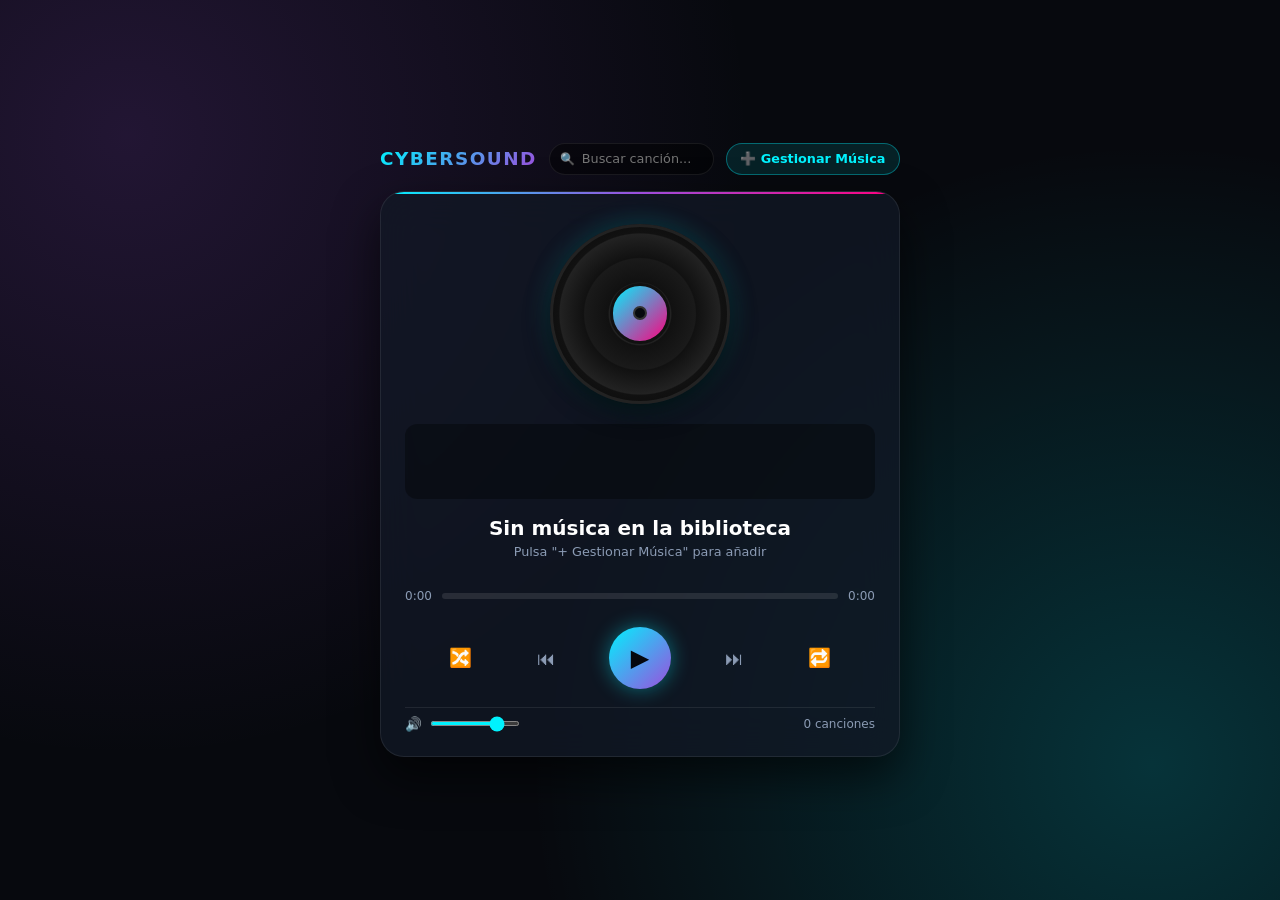
==== commit f7c4cdea: "Update print statement from 'Hello' to 'Goodbye'" ====
--- a/index.html
+++ b/index.html
@@ -3,11 +3,11 @@
 <head>
   <meta charset="UTF-8">
   <meta name="viewport" content="width=device-width, initial-scale=1.0, maximum-scale=1.0, user-scalable=no">
-  <title>CyberSound - Reproductor Local Persistente</title>
+  <title>CyberSound - Reproductor</title>
   <style>
     :root {
-      --bg: #090b10;
-      --card-bg: rgba(20, 26, 40, 0.75);
+      --bg: #07090e;
+      --card-bg: rgba(18, 24, 38, 0.75);
       --border: rgba(255, 255, 255, 0.08);
       --accent-cyan: #00f2fe;
       --accent-purple: #9d4edd;
@@ -34,51 +34,120 @@
       color: var(--text);
       min-height: 100vh;
       display: flex;
+      flex-direction: column;
+      align-items: center;
       justify-content: center;
-      align-items: center;
-      padding: 0.75rem;
+      padding: 1rem 0.75rem;
     }
 
     .app-container {
       width: 100%;
-      max-width: 960px;
-      display: grid;
-      grid-template-columns: 1fr;
+      max-width: 520px;
+      display: flex;
+      flex-direction: column;
       gap: 1rem;
       margin: auto;
     }
 
-    @media (min-width: 820px) {
-      body {
-        padding: 1.5rem;
-      }
-      .app-container {
-        grid-template-columns: 1.15fr 0.85fr;
-        gap: 1.5rem;
-      }
-    }
-
+    /* BARRA SUPERIOR */
+    .top-nav {
+      display: flex;
+      align-items: center;
+      justify-content: space-between;
+      gap: 0.75rem;
+      width: 100%;
+      flex-wrap: wrap;
+    }
+
+    .brand-group {
+      display: flex;
+      align-items: center;
+      gap: 0.75rem;
+      flex: 1;
+      min-width: 220px;
+    }
+
+    .logo-badge {
+      font-size: 1.15rem;
+      font-weight: 800;
+      letter-spacing: 0.08em;
+      background: linear-gradient(135deg, var(--accent-cyan), var(--accent-purple));
+      -webkit-background-clip: text;
+      -webkit-text-fill-color: transparent;
+      user-select: none;
+      white-space: nowrap;
+    }
+
+    /* BUSCADOR AL LADO DEL TÍTULO */
+    .search-wrapper {
+      position: relative;
+      flex: 1;
+    }
+
+    .search-input {
+      width: 100%;
+      background: rgba(0, 0, 0, 0.45);
+      border: 1px solid var(--border);
+      color: #fff;
+      padding: 0.45rem 0.8rem 0.45rem 2rem;
+      border-radius: 20px;
+      font-size: 0.8rem;
+      outline: none;
+      transition: border-color 0.2s, box-shadow 0.2s;
+    }
+
+    .search-input:focus {
+      border-color: var(--accent-cyan);
+      box-shadow: 0 0 10px rgba(0, 242, 254, 0.25);
+    }
+
+    .search-icon {
+      position: absolute;
+      left: 0.7rem;
+      top: 50%;
+      transform: translateY(-50%);
+      font-size: 0.75rem;
+      color: var(--text-muted);
+      pointer-events: none;
+    }
+
+    .nav-btn {
+      display: inline-flex;
+      align-items: center;
+      gap: 0.4rem;
+      background: rgba(0, 242, 254, 0.1);
+      border: 1px solid rgba(0, 242, 254, 0.35);
+      color: var(--accent-cyan);
+      text-decoration: none;
+      font-size: 0.8rem;
+      font-weight: 600;
+      padding: 0.45rem 0.85rem;
+      border-radius: 20px;
+      transition: all 0.2s ease;
+      white-space: nowrap;
+    }
+
+    .nav-btn:hover {
+      background: var(--accent-cyan);
+      color: #07090e;
+      box-shadow: 0 0 15px rgba(0, 242, 254, 0.4);
+    }
+
+    /* TARJETA DEL REPRODUCTOR */
     .card {
       background: var(--card-bg);
       backdrop-filter: var(--panel-blur);
       -webkit-backdrop-filter: var(--panel-blur);
       border: 1px solid var(--border);
-      border-radius: 20px;
-      padding: 1.25rem;
-      box-shadow: 0 15px 35px rgba(0, 0, 0, 0.6);
+      border-radius: 24px;
+      padding: 1.5rem;
+      box-shadow: 0 20px 45px rgba(0, 0, 0, 0.6);
       display: flex;
       flex-direction: column;
-      gap: 1rem;
+      gap: 1.1rem;
       position: relative;
       overflow: hidden;
-    }
-
-    @media (min-width: 600px) {
-      .card {
-        border-radius: 24px;
-        padding: 1.75rem;
-        gap: 1.25rem;
-      }
+      width: 100%;
     }
 
     .card::before {
@@ -91,7 +160,7 @@
       background: linear-gradient(90deg, var(--accent-cyan), var(--accent-purple), var(--accent-pink));
     }
 
-    /* VINILO Y VISUALIZADOR RESPONSIVOS */
+    /* VINILO Y VISUALIZADOR */
     .visualizer-stage {
       display: flex;
       flex-direction: column;
@@ -103,8 +172,8 @@
 
     .vinyl-wrapper {
       position: relative;
-      width: 130px;
-      height: 130px;
+      width: 140px;
+      height: 140px;
       margin: 0.25rem auto;
       transition: width 0.3s, height 0.3s;
     }
@@ -122,7 +191,7 @@
       height: 100%;
       border-radius: 50%;
       background: radial-gradient(circle, #222 25%, #111 26%, #1a1a1a 45%, #111 46%, #222 65%, #111 66%, #050505 100%);
-      box-shadow: 0 8px 25px rgba(0, 0, 0, 0.8), 0 0 20px rgba(0, 242, 254, 0.25);
+      box-shadow: 0 8px 25px rgba(0, 0, 0, 0.8), 0 0 25px rgba(0, 242, 254, 0.25);
       border: 3px solid #222;
       display: flex;
       align-items: center;
@@ -151,7 +220,7 @@
       content: '';
       width: 10px;
       height: 10px;
-      background: #090b10;
+      background: #07090e;
       border-radius: 50%;
       border: 2px solid #333;
     }
@@ -178,11 +247,11 @@
     /* INFORMACIÓN DE PISTA */
     .track-meta {
       text-align: center;
-      min-height: 44px;
+      min-height: 48px;
     }
 
     .track-title {
-      font-size: 1.1rem;
+      font-size: 1.15rem;
       font-weight: 700;
       white-space: nowrap;
       overflow: hidden;
@@ -199,10 +268,10 @@
     .track-subtitle {
       font-size: 0.8rem;
       color: var(--text-muted);
-      margin-top: 0.2rem;
-    }
-
-    /* BARRA DE PROGRESO TÁCTIL */
+      margin-top: 0.25rem;
+    }
+
+    /* BARRA DE TIEMPO */
     .time-rail-box {
       display: flex;
       align-items: center;
@@ -238,7 +307,7 @@
       pointer-events: none;
     }
 
-    /* BOTONES */
+    /* CONTROLES */
     .controls {
       display: flex;
       justify-content: space-evenly;
@@ -264,8 +333,8 @@
     }
 
     .btn-main {
-      width: 54px;
-      height: 54px;
+      width: 56px;
+      height: 56px;
       background: linear-gradient(135deg, var(--accent-cyan), var(--accent-purple));
       color: #05070d;
       font-size: 1.35rem;
@@ -274,8 +343,8 @@
 
     @media (min-width: 600px) {
       .btn-main {
-        width: 60px;
-        height: 60px;
+        width: 62px;
+        height: 62px;
         font-size: 1.5rem;
       }
       .btn-main:hover {
@@ -305,7 +374,7 @@
       display: flex;
       justify-content: space-between;
       align-items: center;
-      padding-top: 0.4rem;
+      padding-top: 0.5rem;
       border-top: 1px solid var(--border);
     }
 
@@ -322,155 +391,25 @@
       width: 90px;
       height: 5px;
     }
-
-    /* DROPZONE Y LISTA */
-    .dropzone {
-      border: 2px dashed rgba(0, 242, 254, 0.35);
-      border-radius: 14px;
-      padding: 1rem;
-      text-align: center;
-      cursor: pointer;
-      background: rgba(0, 242, 254, 0.03);
-      transition: all 0.2s;
-    }
-
-    .dropzone:hover, .dropzone.active {
-      border-color: var(--accent-cyan);
-      background: rgba(0, 242, 254, 0.08);
-    }
-
-    .dropzone h4 {
-      font-size: 0.9rem;
-      color: #fff;
-    }
-
-    .dropzone p {
-      font-size: 0.75rem;
-      color: var(--text-muted);
-      margin-top: 0.2rem;
-    }
-
-    input[type="file"] {
-      display: none;
-    }
-
-    .search-input {
-      background: rgba(0, 0, 0, 0.45);
-      border: 1px solid var(--border);
-      color: #fff;
-      padding: 0.65rem 0.9rem;
-      border-radius: 10px;
-      font-size: 0.85rem;
-      outline: none;
-    }
-
-    .search-input:focus {
-      border-color: var(--accent-cyan);
-    }
-
-    .playlist-head {
-      display: flex;
-      justify-content: space-between;
-      align-items: center;
-    }
-
-    .playlist-head span {
-      font-size: 0.85rem;
-      font-weight: 600;
-      color: var(--text-muted);
-    }
-
-    .clear-btn {
-      font-size: 0.75rem;
-      color: var(--accent-pink);
-      border: 1px solid var(--accent-pink);
-      padding: 0.3rem 0.65rem;
-      border-radius: 8px;
-    }
-
-    .clear-btn:active {
-      background: var(--accent-pink);
-      color: #fff;
-    }
-
-    .track-list {
-      list-style: none;
-      overflow-y: auto;
-      max-height: 250px;
-      display: flex;
-      flex-direction: column;
-      gap: 0.4rem;
-      -webkit-overflow-scrolling: touch;
-      padding-right: 0.2rem;
-    }
-
-    @media (min-width: 820px) {
-      .track-list {
-        max-height: 280px;
-      }
-    }
-
-    .track-list::-webkit-scrollbar {
-      width: 5px;
-    }
-    .track-list::-webkit-scrollbar-thumb {
-      background: var(--border);
-      border-radius: 4px;
-    }
-
-    .track-item {
-      display: flex;
-      align-items: center;
-      justify-content: space-between;
-      min-height: var(--touch-size);
-      padding: 0.4rem 0.75rem;
-      border-radius: 10px;
-      background: rgba(255, 255, 255, 0.03);
-      cursor: pointer;
-      font-size: 0.85rem;
-      transition: background 0.15s;
-    }
-
-    .track-item.playing {
-      background: linear-gradient(90deg, rgba(0, 242, 254, 0.15), rgba(157, 78, 221, 0.15));
-      border-left: 3px solid var(--accent-cyan);
-      color: var(--accent-cyan);
-    }
-
-    .track-name-box {
-      display: flex;
-      align-items: center;
-      gap: 0.5rem;
-      overflow: hidden;
-      white-space: nowrap;
-      text-overflow: ellipsis;
-      flex: 1;
-    }
-
-    .del-btn {
-      color: var(--text-muted);
-      width: var(--touch-size);
-      height: var(--touch-size);
-      font-size: 0.9rem;
-    }
-
-    .del-btn:hover, .del-btn:active {
-      color: var(--accent-pink);
-    }
-
-    .empty-msg {
-      text-align: center;
-      color: var(--text-muted);
-      font-size: 0.85rem;
-      padding: 2rem 0;
-    }
   </style>
 </head>
 <body>
 
   <div class="app-container">
-    <!-- PANEL PRINCIPAL (REPRODUCTOR + ESPECTRO) -->
-    <div class="card">
+    <!-- BARRA SUPERIOR -->
+    <header class="top-nav">
+      <div class="brand-group">
+        <span class="logo-badge">CYBERSOUND</span>
+        <div class="search-wrapper">
+          <span class="search-icon">🔍</span>
+          <input type="text" class="search-input" id="searchInput" placeholder="Buscar canción...">
+        </div>
+      </div>
+      <a href="agregar.html" class="nav-btn">➕ Gestionar Música</a>
+    </header>
+
+    <!-- TARJETA DEL REPRODUCTOR (ÚNICA) -->
+    <main class="card">
       <div class="visualizer-stage">
         <div class="vinyl-wrapper">
           <div class="vinyl" id="vinyl">
@@ -481,7 +420,7 @@
       </div>
 
       <div class="track-meta">
-        <div class="track-title" id="trackTitle">Selecciona una pista</div>
+        <div class="track-title" id="trackTitle">Cargando biblioteca...</div>
         <div class="track-subtitle" id="trackSubtitle">Sin reproducción activa</div>
       </div>
 
@@ -508,29 +447,9 @@
           <span id="volIcon" style="cursor: pointer; user-select: none;">🔊</span>
           <input type="range" id="volumeSlider" min="0" max="1" step="0.01" value="0.8">
         </div>
-        <span style="font-size: 0.75rem; color: var(--text-muted);">IndexedDB Storage</span>
+        <span id="queueBadge" style="font-size: 0.75rem; color: var(--text-muted);">0 canciones</span>
       </div>
-    </div>
-
-    <!-- PANEL DERECHO (IMPORTACIÓN Y COLA) -->
-    <div class="card">
-      <div class="dropzone" id="dropzone">
-        <h4>Toca o arrastra tus canciones aquí</h4>
-        <p>Soporta MP3, WAV, FLAC, OGG, AAC, M4A</p>
-        <input type="file" id="fileInput" multiple accept="audio/*">
-      </div>
-
-      <input type="text" class="search-input" id="searchInput" placeholder="Filtrar canciones...">
-
-      <div class="playlist-head">
-        <span id="queueInfo">Cola (0 pistas)</span>
-        <button class="clear-btn" id="clearBtn">Vaciar</button>
-      </div>
-
-      <ul class="track-list" id="trackList">
-        <li class="empty-msg">Agrega música arriba para comenzar.</li>
-      </ul>
-    </div>
+    </main>
   </div>
 
   <audio id="audioEl" crossorigin="anonymous" playsinline></audio>
@@ -556,25 +475,6 @@
       });
     }
 
-    async function dbSaveTrack(file) {
-      const db = await openDatabase();
-      return new Promise((resolve, reject) => {
-        const tx = db.transaction(STORE_NAME, "readwrite");
-        const store = tx.objectStore(STORE_NAME);
-        const record = {
-          name: file.name.replace(/\.[^/.]+$/, ""),
-          blob: file, // Se guarda el binario permanente
-          createdAt: Date.now()
-        };
-        const req = store.add(record);
-        req.onsuccess = () => {
-          record.id = req.result;
-          resolve(record);
-        };
-        req.onerror = () => reject(req.error);
-      });
-    }
-
     async function dbGetAllTracks() {
       const db = await openDatabase();
       return new Promise((resolve, reject) => {
@@ -586,32 +486,10 @@
       });
     }
 
-    async function dbDeleteTrack(id) {
-      const db = await openDatabase();
-      return new Promise((resolve, reject) => {
-        const tx = db.transaction(STORE_NAME, "readwrite");
-        const store = tx.objectStore(STORE_NAME);
-        const req = store.delete(id);
-        req.onsuccess = () => resolve();
-        req.onerror = () => reject(req.error);
-      });
-    }
-
-    async function dbClearAll() {
-      const db = await openDatabase();
-      return new Promise((resolve, reject) => {
-        const tx = db.transaction(STORE_NAME, "readwrite");
-        const store = tx.objectStore(STORE_NAME);
-        const req = store.clear();
-        req.onsuccess = () => resolve();
-        req.onerror = () => reject(req.error);
-      });
-    }
-
     /* ==========================================================
        2. ESTADO DEL REPRODUCTOR
        ========================================================== */
-    let playlist = []; // { id, name, blob, objectUrl }
+    let playlist = [];
     let currentIndex = -1;
     let isShuffle = false;
     let loopMode = 0; // 0: None, 1: Loop All, 2: Loop One
@@ -640,11 +518,7 @@
     const durationEl = document.getElementById("duration");
     const trackTitle = document.getElementById("trackTitle");
     const trackSubtitle = document.getElementById("trackSubtitle");
-    const dropzone = document.getElementById("dropzone");
-    const fileInput = document.getElementById("fileInput");
-    const trackList = document.getElementById("trackList");
-    const queueInfo = document.getElementById("queueInfo");
-    const clearBtn = document.getElementById("clearBtn");
+    const queueBadge = document.getElementById("queueBadge");
     const searchInput = document.getElementById("searchInput");
 
     // CANVAS RESPONSIVO
@@ -654,7 +528,6 @@
       canvas.height = window.innerWidth < 600 ? 65 : 75;
     }
     window.addEventListener("resize", resizeCanvas);
-    window.addEventListener("DOMContentLoaded", resizeCanvas);
 
     // INICIALIZACIÓN AUDIO API (VISUALIZADOR)
     function initWebAudio() {
@@ -671,7 +544,7 @@
       renderSpectrum();
     }
 
-    // ESPECTRO DE LÍNEAS/BARRAS EN TIEMPO REAL
+    // ESPECTRO DE LÍNEAS NEÓN EN TIEMPO REAL
     function renderSpectrum() {
       requestAnimationFrame(renderSpectrum);
       const bufferLength = analyser.frequencyBinCount;
@@ -696,7 +569,7 @@
       }
     }
 
-    // PANTALLA DE BLOQUEO / MEDIA SESSION (MÓVIL)
+    // MEDIA SESSION (PANTALLA DE BLOQUEO EN MÓVIL)
     function syncMediaSession(track) {
       if ('mediaSession' in navigator) {
         navigator.mediaSession.metadata = new MediaMetadata({
@@ -711,7 +584,7 @@
       }
     }
 
-    // CARGA DE PISTA
+    // REPRODUCCIÓN
     function loadTrack(index, autoPlay = true) {
       if (index < 0 || index >= playlist.length) return;
       currentIndex = index;
@@ -722,9 +595,8 @@
 
       audio.src = track.objectUrl;
       trackTitle.textContent = track.name;
-      trackSubtitle.textContent = "Almacenado localmente";
-
-      renderPlaylist();
+      trackSubtitle.textContent = `Pista ${currentIndex + 1} de ${playlist.length}`;
+
       syncMediaSession(track);
 
       if (autoPlay) {
@@ -788,79 +660,17 @@
       return `${m}:${s < 10 ? '0' : ''}${s}`;
     }
 
-    function renderPlaylist() {
-      trackList.innerHTML = "";
-      queueInfo.textContent = `Cola (${playlist.length} pistas)`;
-
-      if (playlist.length === 0) {
-        trackList.innerHTML = `<li class="empty-msg">Agrega música arriba para comenzar.</li>`;
-        trackTitle.textContent = "Selecciona una pista";
-        trackSubtitle.textContent = "Sin reproducción activa";
-        vinyl.classList.remove("spinning");
-        playBtn.textContent = "▶";
-        return;
-      }
-
-      const filter = searchInput.value.toLowerCase();
-
-      playlist.forEach((track, idx) => {
-        if (filter && !track.name.toLowerCase().includes(filter)) return;
-
-        const li = document.createElement("li");
-        li.className = `track-item ${idx === currentIndex ? 'playing' : ''}`;
-
-        const nameBox = document.createElement("div");
-        nameBox.className = "track-name-box";
-        nameBox.innerHTML = `<span>${idx + 1}.</span> <span>${track.name}</span>`;
-        nameBox.onclick = () => loadTrack(idx);
-
-        const delBtn = document.createElement("button");
-        delBtn.className = "del-btn";
-        delBtn.innerHTML = "✕";
-        delBtn.onclick = async (e) => {
-          e.stopPropagation();
-          await removeTrack(idx);
-        };
-
-        li.appendChild(nameBox);
-        li.appendChild(delBtn);
-        trackList.appendChild(li);
-      });
-    }
-
-    async function removeTrack(index) {
-      const item = playlist[index];
-      await dbDeleteTrack(item.id);
-      if (item.objectUrl) URL.revokeObjectURL(item.objectUrl);
-      playlist.splice(index, 1);
-
-      if (index === currentIndex) {
-        audio.pause();
-        audio.src = "";
-        if (playlist.length > 0) {
-          loadTrack(Math.min(index, playlist.length - 1), false);
-        } else {
-          currentIndex = -1;
+    // BUSCADOR RÁPIDO: salta a la primera coincidencia
+    searchInput.addEventListener("keydown", (e) => {
+      if (e.key === "Enter") {
+        const query = searchInput.value.trim().toLowerCase();
+        if (!query) return;
+        const foundIndex = playlist.findIndex(t => t.name.toLowerCase().includes(query));
+        if (foundIndex !== -1) {
+          loadTrack(foundIndex, true);
         }
-      } else if (index < currentIndex) {
-        currentIndex--;
-      }
-      renderPlaylist();
-    }
-
-    async function addFiles(files) {
-      trackSubtitle.textContent = "Guardando en disco...";
-      for (const file of files) {
-        if (!file.type.startsWith("audio/") && !file.name.match(/\.(mp3|wav|ogg|flac|aac|m4a)$/i)) continue;
-        const saved = await dbSaveTrack(file);
-        playlist.push(saved);
-      }
-      trackSubtitle.textContent = "Listo";
-      renderPlaylist();
-      if (currentIndex === -1 && playlist.length > 0) {
-        loadTrack(0, false);
-      }
-    }
+      }
+    });
 
     // CARGA INICIAL AUTOMÁTICA DESDE INDEXEDDB
     window.addEventListener("DOMContentLoaded", async () => {
@@ -869,30 +679,16 @@
         const saved = await dbGetAllTracks();
         if (saved && saved.length > 0) {
           playlist = saved;
-          renderPlaylist();
+          queueBadge.textContent = `${playlist.length} canciones`;
           loadTrack(0, false);
+        } else {
+          trackTitle.textContent = "Sin música en la biblioteca";
+          trackSubtitle.textContent = 'Pulsa "+ Gestionar Música" para añadir';
+          queueBadge.textContent = "0 canciones";
         }
       } catch (err) {
         console.error("Error al cargar tracks de DB:", err);
       }
-    });
-
-    // DRAG & DROP Y SELECCIÓN TÁCTIL
-    dropzone.addEventListener("click", () => fileInput.click());
-    fileInput.addEventListener("change", (e) => {
-      addFiles(e.target.files);
-      fileInput.value = "";
-    });
-
-    dropzone.addEventListener("dragover", (e) => {
-      e.preventDefault();
-      dropzone.classList.add("active");
-    });
-    dropzone.addEventListener("dragleave", () => dropzone.classList.remove("active"));
-    dropzone.addEventListener("drop", (e) => {
-      e.preventDefault();
-      dropzone.classList.remove("active");
-      if (e.dataTransfer.files) addFiles(e.dataTransfer.files);
     });
 
     // EVENTOS DE CONTROL
@@ -930,7 +726,7 @@
       }
     });
 
-    // SEEK FLUIDO PARA RATÓN Y PANTALLAS TÁCTILES
+    // BARRA DE TIEMPO TÁCTIL Y RATÓN
     function seekAudio(e) {
       if (!audio.duration) return;
       const rect = railHitbox.getBoundingClientRect();
@@ -982,22 +778,6 @@
       }
     });
 
-    // BÚSQUEDA Y VACIAR
-    searchInput.addEventListener("input", renderPlaylist);
-
-    clearBtn.addEventListener("click", async () => {
-      if (playlist.length === 0) return;
-      if (confirm("¿Vaciar toda la cola y borrar las canciones almacenadas?")) {
-        await dbClearAll();
-        playlist.forEach(t => { if (t.objectUrl) URL.revokeObjectURL(t.objectUrl); });
-        playlist = [];
-        currentIndex = -1;
-        audio.pause();
-        audio.src = "";
-        renderPlaylist();
-      }
-    });
-
     // ATAJOS DE TECLADO (PC)
     window.addEventListener("keydown", (e) => {
       if (e.target.tagName === "INPUT") return;
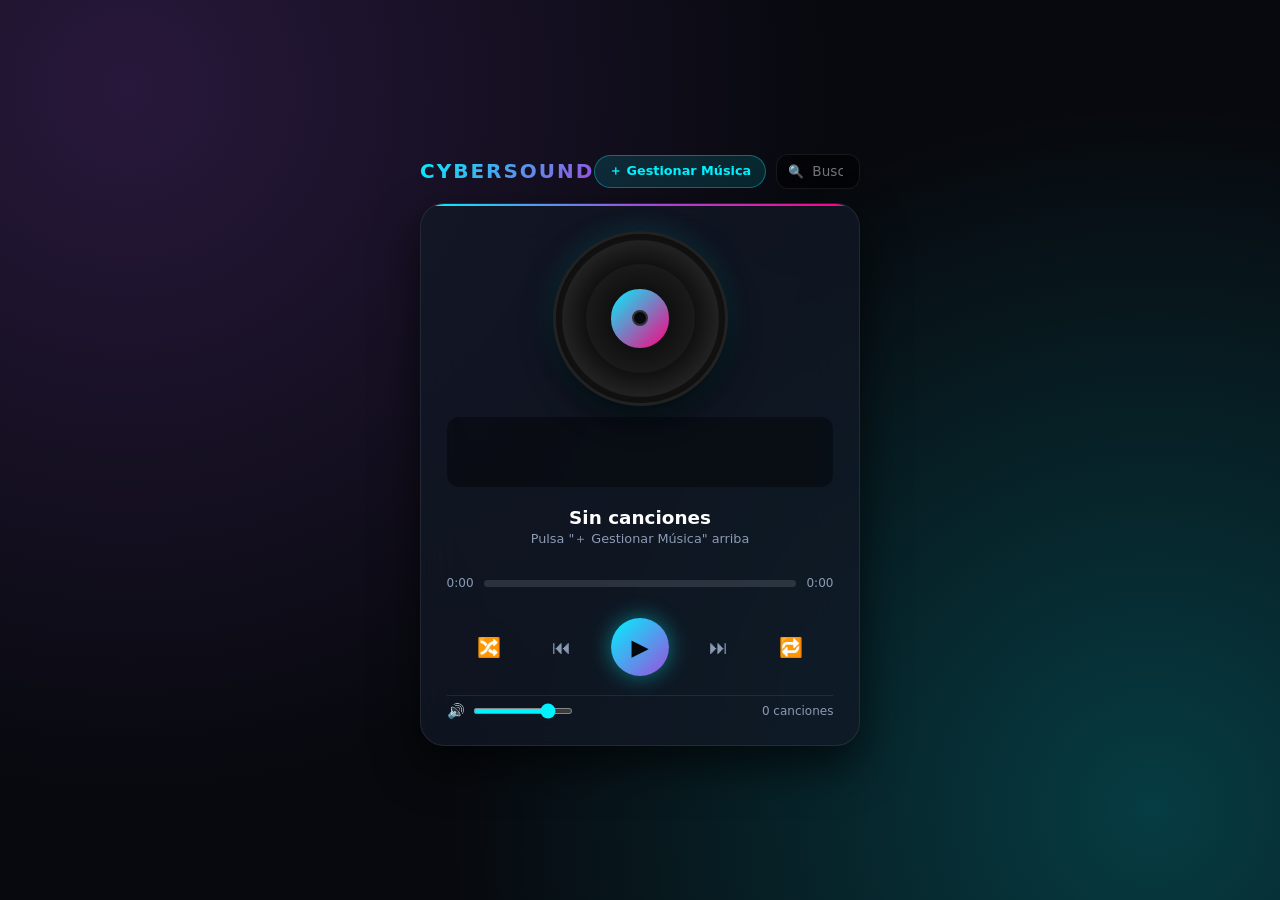
==== commit aae47ec4: "Update index.html" ====
--- a/index.html
+++ b/index.html
@@ -2,7 +2,7 @@
 <html lang="es">
 <head>
   <meta charset="UTF-8">
-  <meta name="viewport" content="width=device-width, initial-scale=1.0, maximum-scale=1.0, user-scalable=no">
+  <meta name="viewport" content="width=device-width, initial-scale=1.0, maximum-scale=1.0, user-scalable=no, viewport-fit=cover">
   <title>CyberSound - Reproductor</title>
   <style>
     :root {
@@ -14,8 +14,8 @@
       --accent-pink: #ff007f;
       --text: #ffffff;
       --text-muted: #8b9bb4;
-      --panel-blur: blur(20px);
-      --touch-size: 44px;
+      --panel-blur: blur(24px);
+      --touch-size: 46px;
     }
 
     * {
@@ -29,93 +29,57 @@
     body {
       background-color: var(--bg);
       background-image: 
-        radial-gradient(circle at 10% 15%, rgba(157, 78, 221, 0.18) 0%, transparent 45%),
-        radial-gradient(circle at 90% 85%, rgba(0, 242, 254, 0.18) 0%, transparent 45%);
+        radial-gradient(circle at 10% 10%, rgba(157, 78, 221, 0.22) 0%, transparent 50%),
+        radial-gradient(circle at 90% 90%, rgba(0, 242, 254, 0.22) 0%, transparent 50%);
       color: var(--text);
       min-height: 100vh;
+      min-height: 100dvh;
       display: flex;
       flex-direction: column;
       align-items: center;
       justify-content: center;
-      padding: 1rem 0.75rem;
+      padding: env(safe-area-inset-top, 0.75rem) 1rem env(safe-area-inset-bottom, 1rem);
     }
 
     .app-container {
       width: 100%;
-      max-width: 520px;
+      max-width: 440px;
       display: flex;
       flex-direction: column;
-      gap: 1rem;
+      gap: 0.85rem;
       margin: auto;
     }
 
-    /* BARRA SUPERIOR */
+    /* CABECERA RESPONSIVA */
     .top-nav {
       display: flex;
+      flex-direction: column;
+      gap: 0.65rem;
+      width: 100%;
+    }
+
+    .nav-header-row {
+      display: flex;
       align-items: center;
       justify-content: space-between;
-      gap: 0.75rem;
-      width: 100%;
-      flex-wrap: wrap;
-    }
-
-    .brand-group {
-      display: flex;
-      align-items: center;
-      gap: 0.75rem;
-      flex: 1;
-      min-width: 220px;
+      width: 100%;
     }
 
     .logo-badge {
-      font-size: 1.15rem;
+      font-size: 1.25rem;
       font-weight: 800;
-      letter-spacing: 0.08em;
+      letter-spacing: 0.1em;
       background: linear-gradient(135deg, var(--accent-cyan), var(--accent-purple));
       -webkit-background-clip: text;
       -webkit-text-fill-color: transparent;
       user-select: none;
-      white-space: nowrap;
-    }
-
-    /* BUSCADOR AL LADO DEL TÍTULO */
-    .search-wrapper {
-      position: relative;
-      flex: 1;
-    }
-
-    .search-input {
-      width: 100%;
-      background: rgba(0, 0, 0, 0.45);
-      border: 1px solid var(--border);
-      color: #fff;
-      padding: 0.45rem 0.8rem 0.45rem 2rem;
-      border-radius: 20px;
-      font-size: 0.8rem;
-      outline: none;
-      transition: border-color 0.2s, box-shadow 0.2s;
-    }
-
-    .search-input:focus {
-      border-color: var(--accent-cyan);
-      box-shadow: 0 0 10px rgba(0, 242, 254, 0.25);
-    }
-
-    .search-icon {
-      position: absolute;
-      left: 0.7rem;
-      top: 50%;
-      transform: translateY(-50%);
-      font-size: 0.75rem;
-      color: var(--text-muted);
-      pointer-events: none;
     }
 
     .nav-btn {
       display: inline-flex;
       align-items: center;
       gap: 0.4rem;
-      background: rgba(0, 242, 254, 0.1);
+      background: rgba(0, 242, 254, 0.12);
       border: 1px solid rgba(0, 242, 254, 0.35);
       color: var(--accent-cyan);
       text-decoration: none;
@@ -127,10 +91,43 @@
       white-space: nowrap;
     }
 
-    .nav-btn:hover {
+    .nav-btn:active {
+      transform: scale(0.96);
       background: var(--accent-cyan);
       color: #07090e;
-      box-shadow: 0 0 15px rgba(0, 242, 254, 0.4);
+    }
+
+    /* BUSCADOR EXPANDIDO */
+    .search-wrapper {
+      position: relative;
+      width: 100%;
+    }
+
+    .search-input {
+      width: 100%;
+      background: rgba(0, 0, 0, 0.5);
+      border: 1px solid var(--border);
+      color: #fff;
+      padding: 0.55rem 1rem 0.55rem 2.2rem;
+      border-radius: 12px;
+      font-size: 0.85rem;
+      outline: none;
+      transition: border-color 0.2s, box-shadow 0.2s;
+    }
+
+    .search-input:focus {
+      border-color: var(--accent-cyan);
+      box-shadow: 0 0 12px rgba(0, 242, 254, 0.25);
+    }
+
+    .search-icon {
+      position: absolute;
+      left: 0.75rem;
+      top: 50%;
+      transform: translateY(-50%);
+      font-size: 0.8rem;
+      color: var(--text-muted);
+      pointer-events: none;
     }
 
     /* TARJETA DEL REPRODUCTOR */
@@ -140,11 +137,11 @@
       -webkit-backdrop-filter: var(--panel-blur);
       border: 1px solid var(--border);
       border-radius: 24px;
-      padding: 1.5rem;
-      box-shadow: 0 20px 45px rgba(0, 0, 0, 0.6);
+      padding: 1.4rem 1.25rem 1.2rem;
+      box-shadow: 0 20px 45px rgba(0, 0, 0, 0.65);
       display: flex;
       flex-direction: column;
-      gap: 1.1rem;
+      gap: 1rem;
       position: relative;
       overflow: hidden;
       width: 100%;
@@ -160,30 +157,21 @@
       background: linear-gradient(90deg, var(--accent-cyan), var(--accent-purple), var(--accent-pink));
     }
 
-    /* VINILO Y VISUALIZADOR */
+    /* VINILO Y ESPECTRO */
     .visualizer-stage {
       display: flex;
       flex-direction: column;
       align-items: center;
       justify-content: center;
-      gap: 0.75rem;
+      gap: 0.6rem;
       width: 100%;
     }
 
     .vinyl-wrapper {
       position: relative;
-      width: 140px;
-      height: 140px;
-      margin: 0.25rem auto;
-      transition: width 0.3s, height 0.3s;
-    }
-
-    @media (min-width: 600px) {
-      .vinyl-wrapper {
-        width: 180px;
-        height: 180px;
-        margin: 0.5rem auto;
-      }
+      width: 155px;
+      height: 155px;
+      margin: 0.1rem auto;
     }
 
     .vinyl {
@@ -191,7 +179,7 @@
       height: 100%;
       border-radius: 50%;
       background: radial-gradient(circle, #222 25%, #111 26%, #1a1a1a 45%, #111 46%, #222 65%, #111 66%, #050505 100%);
-      box-shadow: 0 8px 25px rgba(0, 0, 0, 0.8), 0 0 25px rgba(0, 242, 254, 0.25);
+      box-shadow: 0 10px 30px rgba(0, 0, 0, 0.85), 0 0 25px rgba(0, 242, 254, 0.2);
       border: 3px solid #222;
       display: flex;
       align-items: center;
@@ -205,8 +193,8 @@
     }
 
     .vinyl-label {
-      width: 35%;
-      height: 35%;
+      width: 38%;
+      height: 38%;
       border-radius: 50%;
       background: linear-gradient(135deg, var(--accent-cyan), var(--accent-pink));
       display: flex;
@@ -218,8 +206,8 @@
 
     .vinyl-label::after {
       content: '';
-      width: 10px;
-      height: 10px;
+      width: 12px;
+      height: 12px;
       background: #07090e;
       border-radius: 50%;
       border: 2px solid #333;
@@ -232,22 +220,20 @@
 
     canvas {
       width: 100%;
-      height: 65px;
+      height: 70px;
       border-radius: 12px;
-      background: rgba(0, 0, 0, 0.35);
+      background: rgba(0, 0, 0, 0.4);
       display: block;
-    }
-
-    @media (min-width: 600px) {
-      canvas {
-        height: 75px;
-      }
     }
 
     /* INFORMACIÓN DE PISTA */
     .track-meta {
       text-align: center;
       min-height: 48px;
+      display: flex;
+      flex-direction: column;
+      justify-content: center;
+      padding: 0 0.25rem;
     }
 
     .track-title {
@@ -259,23 +245,17 @@
       color: #fff;
     }
 
-    @media (min-width: 600px) {
-      .track-title {
-        font-size: 1.25rem;
-      }
-    }
-
     .track-subtitle {
       font-size: 0.8rem;
       color: var(--text-muted);
-      margin-top: 0.25rem;
-    }
-
-    /* BARRA DE TIEMPO */
+      margin-top: 0.2rem;
+    }
+
+    /* BARRA DE TIEMPO TÁCTIL */
     .time-rail-box {
       display: flex;
       align-items: center;
-      gap: 0.6rem;
+      gap: 0.65rem;
       font-size: 0.75rem;
       color: var(--text-muted);
       user-select: none;
@@ -283,7 +263,7 @@
 
     .rail-hitbox {
       flex: 1;
-      height: 28px;
+      height: 32px;
       display: flex;
       align-items: center;
       cursor: pointer;
@@ -292,8 +272,8 @@
 
     .rail {
       width: 100%;
-      height: 6px;
-      background: rgba(255, 255, 255, 0.1);
+      height: 7px;
+      background: rgba(255, 255, 255, 0.12);
       border-radius: 10px;
       position: relative;
       overflow: hidden;
@@ -312,7 +292,8 @@
       display: flex;
       justify-content: space-evenly;
       align-items: center;
-      gap: 0.5rem;
+      gap: 0.4rem;
+      padding: 0.2rem 0;
     }
 
     button {
@@ -329,44 +310,28 @@
     }
 
     button:active {
-      transform: scale(0.92);
+      transform: scale(0.9);
     }
 
     .btn-main {
-      width: 56px;
-      height: 56px;
+      width: 58px;
+      height: 58px;
       background: linear-gradient(135deg, var(--accent-cyan), var(--accent-purple));
       color: #05070d;
-      font-size: 1.35rem;
-      box-shadow: 0 0 20px rgba(0, 242, 254, 0.4);
-    }
-
-    @media (min-width: 600px) {
-      .btn-main {
-        width: 62px;
-        height: 62px;
-        font-size: 1.5rem;
-      }
-      .btn-main:hover {
-        transform: scale(1.08);
-        box-shadow: 0 0 30px rgba(0, 242, 254, 0.7);
-        color: #000;
-      }
-      button:hover {
-        color: var(--accent-cyan);
-      }
+      font-size: 1.4rem;
+      box-shadow: 0 0 22px rgba(0, 242, 254, 0.45);
     }
 
     .btn-sub {
       width: var(--touch-size);
       height: var(--touch-size);
-      font-size: 1.15rem;
+      font-size: 1.2rem;
       color: var(--text-muted);
     }
 
     .btn-sub.active {
       color: var(--accent-cyan);
-      text-shadow: 0 0 10px var(--accent-cyan);
+      text-shadow: 0 0 12px var(--accent-cyan);
     }
 
     /* VOLUMEN */
@@ -374,7 +339,7 @@
       display: flex;
       justify-content: space-between;
       align-items: center;
-      padding-top: 0.5rem;
+      padding-top: 0.4rem;
       border-top: 1px solid var(--border);
     }
 
@@ -382,33 +347,52 @@
       display: flex;
       align-items: center;
       gap: 0.5rem;
-      font-size: 0.85rem;
+      font-size: 0.9rem;
     }
 
     input[type="range"] {
       accent-color: var(--accent-cyan);
       cursor: pointer;
-      width: 90px;
-      height: 5px;
+      width: 100px;
+      height: 6px;
+    }
+
+    /* AJUSTE PARA COMPUTADORAS */
+    @media (min-width: 600px) {
+      .top-nav {
+        flex-direction: row;
+        align-items: center;
+        justify-content: space-between;
+      }
+      .search-wrapper {
+        max-width: 220px;
+      }
+      .vinyl-wrapper {
+        width: 175px;
+        height: 175px;
+      }
+      .card {
+        padding: 1.6rem;
+      }
     }
   </style>
 </head>
 <body>
 
   <div class="app-container">
-    <!-- BARRA SUPERIOR -->
+    <!-- BARRA SUPERIOR REORGANIZADA -->
     <header class="top-nav">
-      <div class="brand-group">
+      <div class="nav-header-row">
         <span class="logo-badge">CYBERSOUND</span>
-        <div class="search-wrapper">
-          <span class="search-icon">🔍</span>
-          <input type="text" class="search-input" id="searchInput" placeholder="Buscar canción...">
-        </div>
+        <a href="upload.html" class="nav-btn">＋ Gestionar Música</a>
       </div>
-      <a href="agregar.html" class="nav-btn">➕ Gestionar Música</a>
+      <div class="search-wrapper">
+        <span class="search-icon">🔍</span>
+        <input type="text" class="search-input" id="searchInput" placeholder="Buscar canción y presionar Enter...">
+      </div>
     </header>
 
-    <!-- TARJETA DEL REPRODUCTOR (ÚNICA) -->
+    <!-- TARJETA DEL REPRODUCTOR -->
     <main class="card">
       <div class="visualizer-stage">
         <div class="vinyl-wrapper">
@@ -486,21 +470,27 @@
       });
     }
 
+    // Limpia nombres descargados de YouTube (quita IDs tipo [_syUNepx...])
+    function cleanTrackName(rawName) {
+      return rawName
+        .replace(/\.[^/.]+$/, "")
+        .replace(/\s*\[[a-zA-Z0-9_-]{8,15}\]\s*$/, "")
+        .trim();
+    }
+
     /* ==========================================================
        2. ESTADO DEL REPRODUCTOR
        ========================================================== */
     let playlist = [];
     let currentIndex = -1;
     let isShuffle = false;
-    let loopMode = 0; // 0: None, 1: Loop All, 2: Loop One
-
-    // AUDIO API
+    let loopMode = 0;
+
     let audioCtx = null;
     let analyser = null;
     let sourceNode = null;
     let isAudioCtxInit = false;
 
-    // DOM
     const audio = document.getElementById("audioEl");
     const vinyl = document.getElementById("vinyl");
     const canvas = document.getElementById("visualizerCanvas");
@@ -521,15 +511,13 @@
     const queueBadge = document.getElementById("queueBadge");
     const searchInput = document.getElementById("searchInput");
 
-    // CANVAS RESPONSIVO
     function resizeCanvas() {
       const rect = canvas.getBoundingClientRect();
       canvas.width = rect.width || canvas.parentElement.clientWidth;
-      canvas.height = window.innerWidth < 600 ? 65 : 75;
+      canvas.height = 70;
     }
     window.addEventListener("resize", resizeCanvas);
 
-    // INICIALIZACIÓN AUDIO API (VISUALIZADOR)
     function initWebAudio() {
       if (isAudioCtxInit) return;
       audioCtx = new (window.AudioContext || window.webkitAudioContext)();
@@ -544,7 +532,6 @@
       renderSpectrum();
     }
 
-    // ESPECTRO DE LÍNEAS NEÓN EN TIEMPO REAL
     function renderSpectrum() {
       requestAnimationFrame(renderSpectrum);
       const bufferLength = analyser.frequencyBinCount;
@@ -569,13 +556,12 @@
       }
     }
 
-    // MEDIA SESSION (PANTALLA DE BLOQUEO EN MÓVIL)
     function syncMediaSession(track) {
       if ('mediaSession' in navigator) {
         navigator.mediaSession.metadata = new MediaMetadata({
-          title: track.name,
+          title: cleanTrackName(track.name),
           artist: 'CyberSound Local',
-          album: 'Mi Biblioteca'
+          album: 'Mi Música'
         });
         navigator.mediaSession.setActionHandler('play', togglePlay);
         navigator.mediaSession.setActionHandler('pause', togglePlay);
@@ -584,7 +570,6 @@
       }
     }
 
-    // REPRODUCCIÓN
     function loadTrack(index, autoPlay = true) {
       if (index < 0 || index >= playlist.length) return;
       currentIndex = index;
@@ -594,7 +579,7 @@
       track.objectUrl = URL.createObjectURL(track.blob);
 
       audio.src = track.objectUrl;
-      trackTitle.textContent = track.name;
+      trackTitle.textContent = cleanTrackName(track.name);
       trackSubtitle.textContent = `Pista ${currentIndex + 1} de ${playlist.length}`;
 
       syncMediaSession(track);
@@ -615,11 +600,8 @@
       initWebAudio();
       if (audioCtx && audioCtx.state === "suspended") audioCtx.resume();
 
-      if (audio.paused) {
-        audio.play();
-      } else {
-        audio.pause();
-      }
+      if (audio.paused) audio.play();
+      else audio.pause();
     }
 
     function nextTrack() {
@@ -660,7 +642,7 @@
       return `${m}:${s < 10 ? '0' : ''}${s}`;
     }
 
-    // BUSCADOR RÁPIDO: salta a la primera coincidencia
+    // BUSCADOR RÁPIDO CON ENTER
     searchInput.addEventListener("keydown", (e) => {
       if (e.key === "Enter") {
         const query = searchInput.value.trim().toLowerCase();
@@ -668,11 +650,12 @@
         const foundIndex = playlist.findIndex(t => t.name.toLowerCase().includes(query));
         if (foundIndex !== -1) {
           loadTrack(foundIndex, true);
+          searchInput.blur();
         }
       }
     });
 
-    // CARGA INICIAL AUTOMÁTICA DESDE INDEXEDDB
+    // CARGA INICIAL DESDE INDEXEDDB
     window.addEventListener("DOMContentLoaded", async () => {
       resizeCanvas();
       try {
@@ -682,12 +665,12 @@
           queueBadge.textContent = `${playlist.length} canciones`;
           loadTrack(0, false);
         } else {
-          trackTitle.textContent = "Sin música en la biblioteca";
-          trackSubtitle.textContent = 'Pulsa "+ Gestionar Música" para añadir';
+          trackTitle.textContent = "Sin canciones";
+          trackSubtitle.textContent = 'Pulsa "＋ Gestionar Música" arriba';
           queueBadge.textContent = "0 canciones";
         }
       } catch (err) {
-        console.error("Error al cargar tracks de DB:", err);
+        console.error("Error al leer IndexedDB:", err);
       }
     });
 
@@ -726,7 +709,7 @@
       }
     });
 
-    // BARRA DE TIEMPO TÁCTIL Y RATÓN
+    // SEEK PRECISO TÁCTIL Y RATÓN
     function seekAudio(e) {
       if (!audio.duration) return;
       const rect = railHitbox.getBoundingClientRect();
@@ -758,7 +741,7 @@
       }
     });
 
-    // REPETIR Y SHUFFLE
+    // SHUFFLE Y LOOP
     shuffleBtn.addEventListener("click", () => {
       isShuffle = !isShuffle;
       shuffleBtn.classList.toggle("active", isShuffle);
@@ -778,7 +761,7 @@
       }
     });
 
-    // ATAJOS DE TECLADO (PC)
+    // ATAJOS TECLADO PC
     window.addEventListener("keydown", (e) => {
       if (e.target.tagName === "INPUT") return;
       if (e.code === "Space") {
